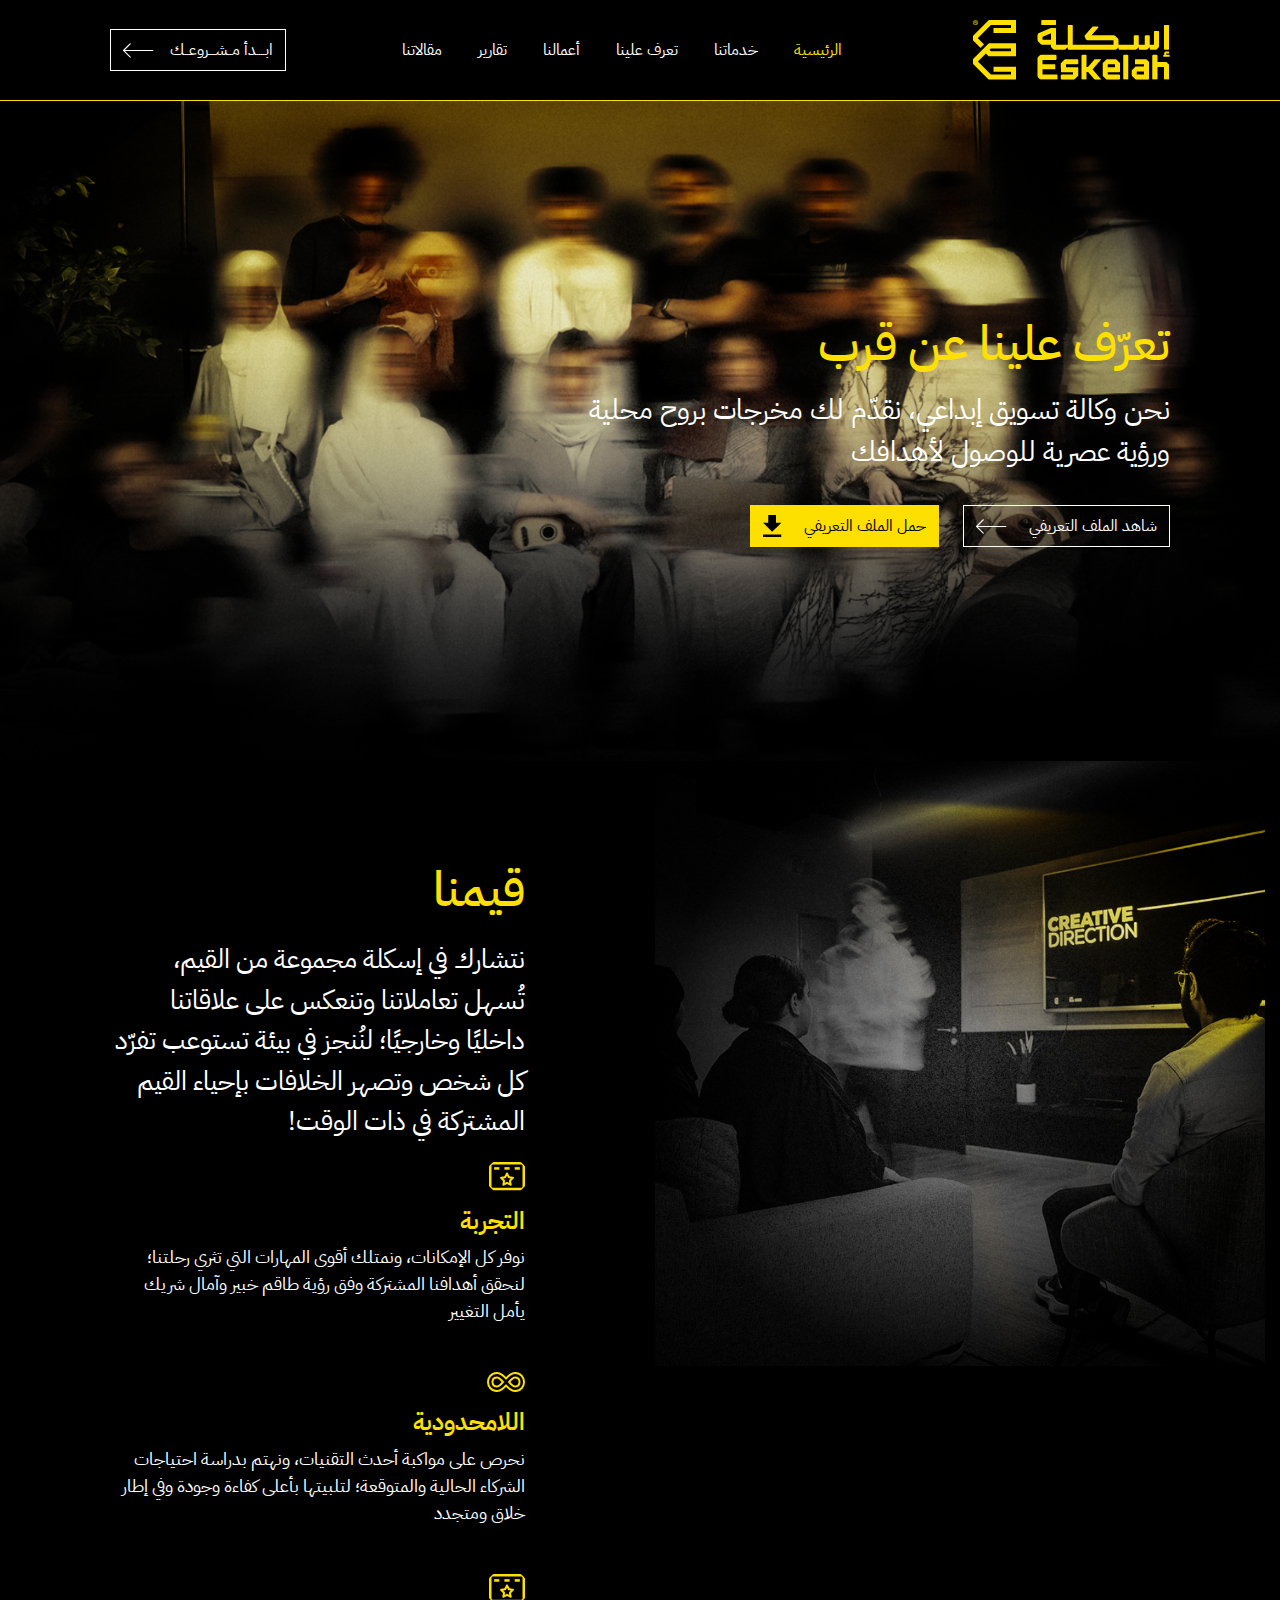
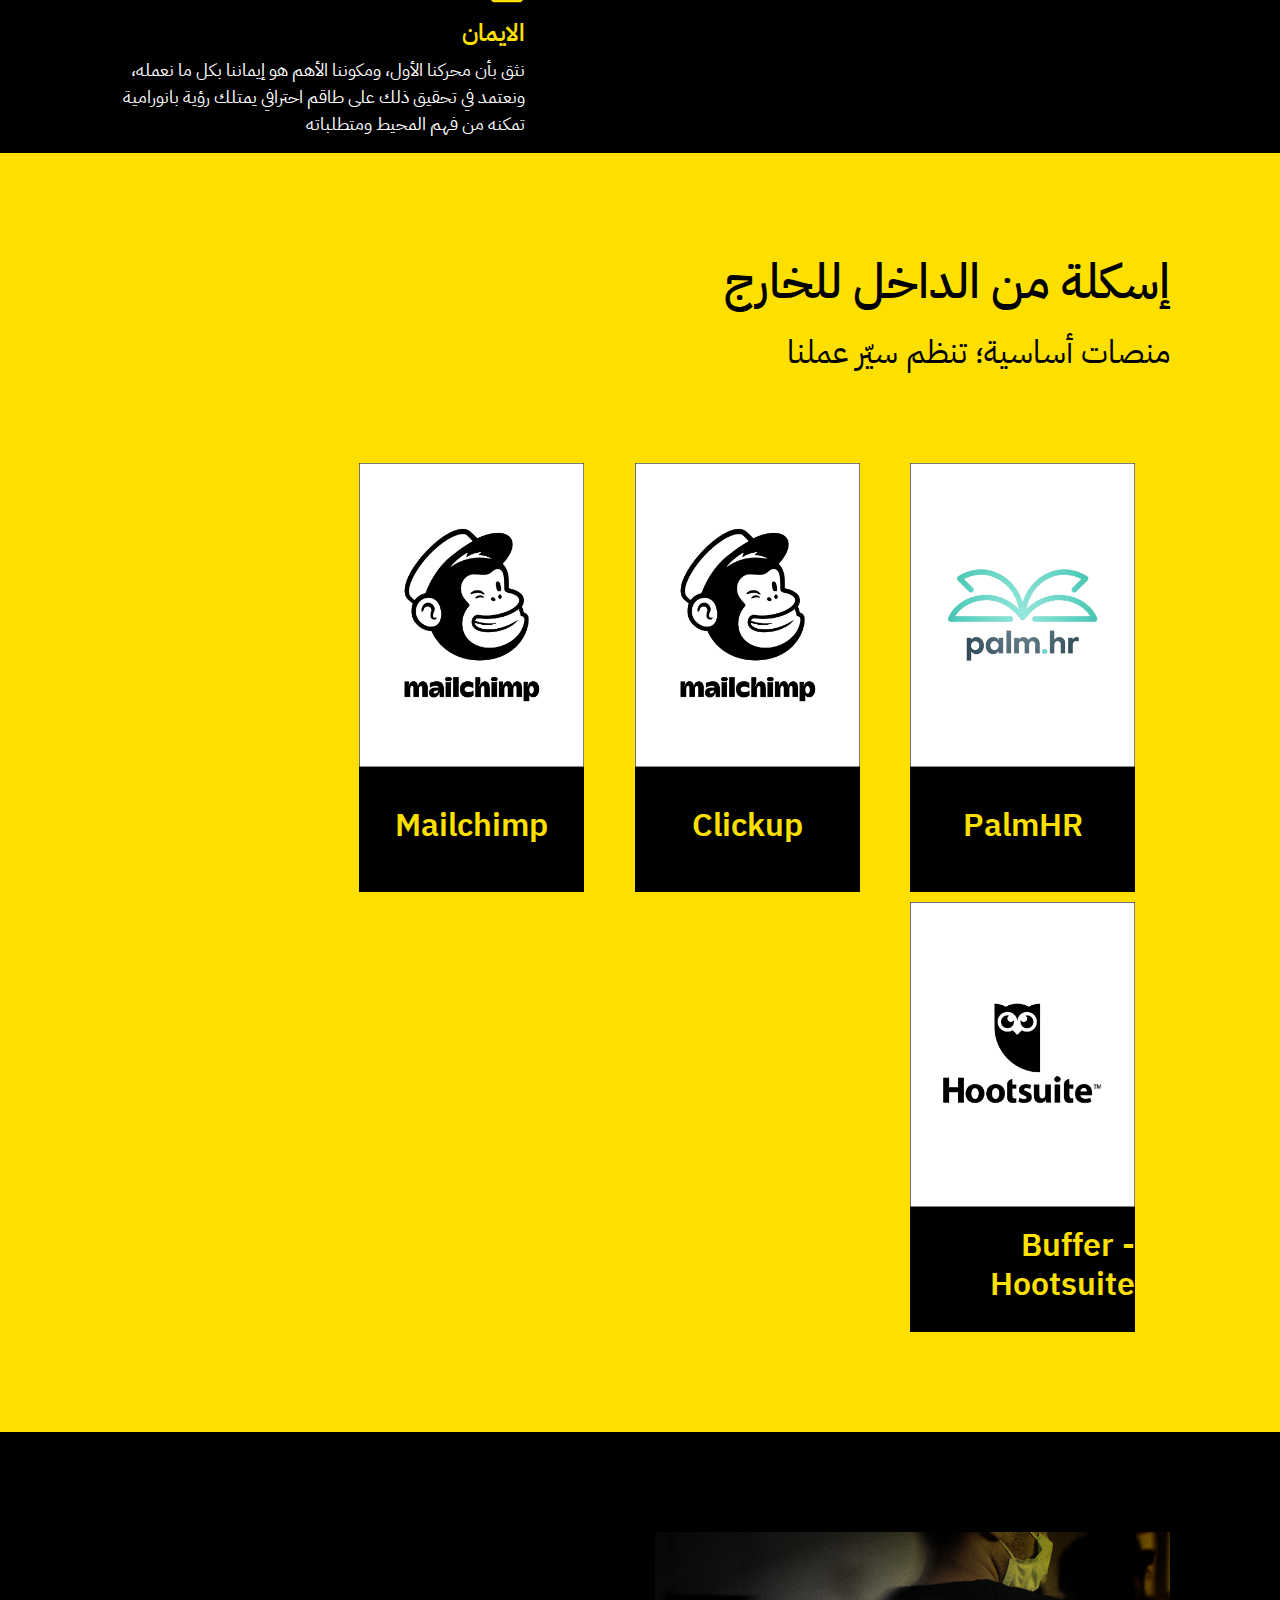
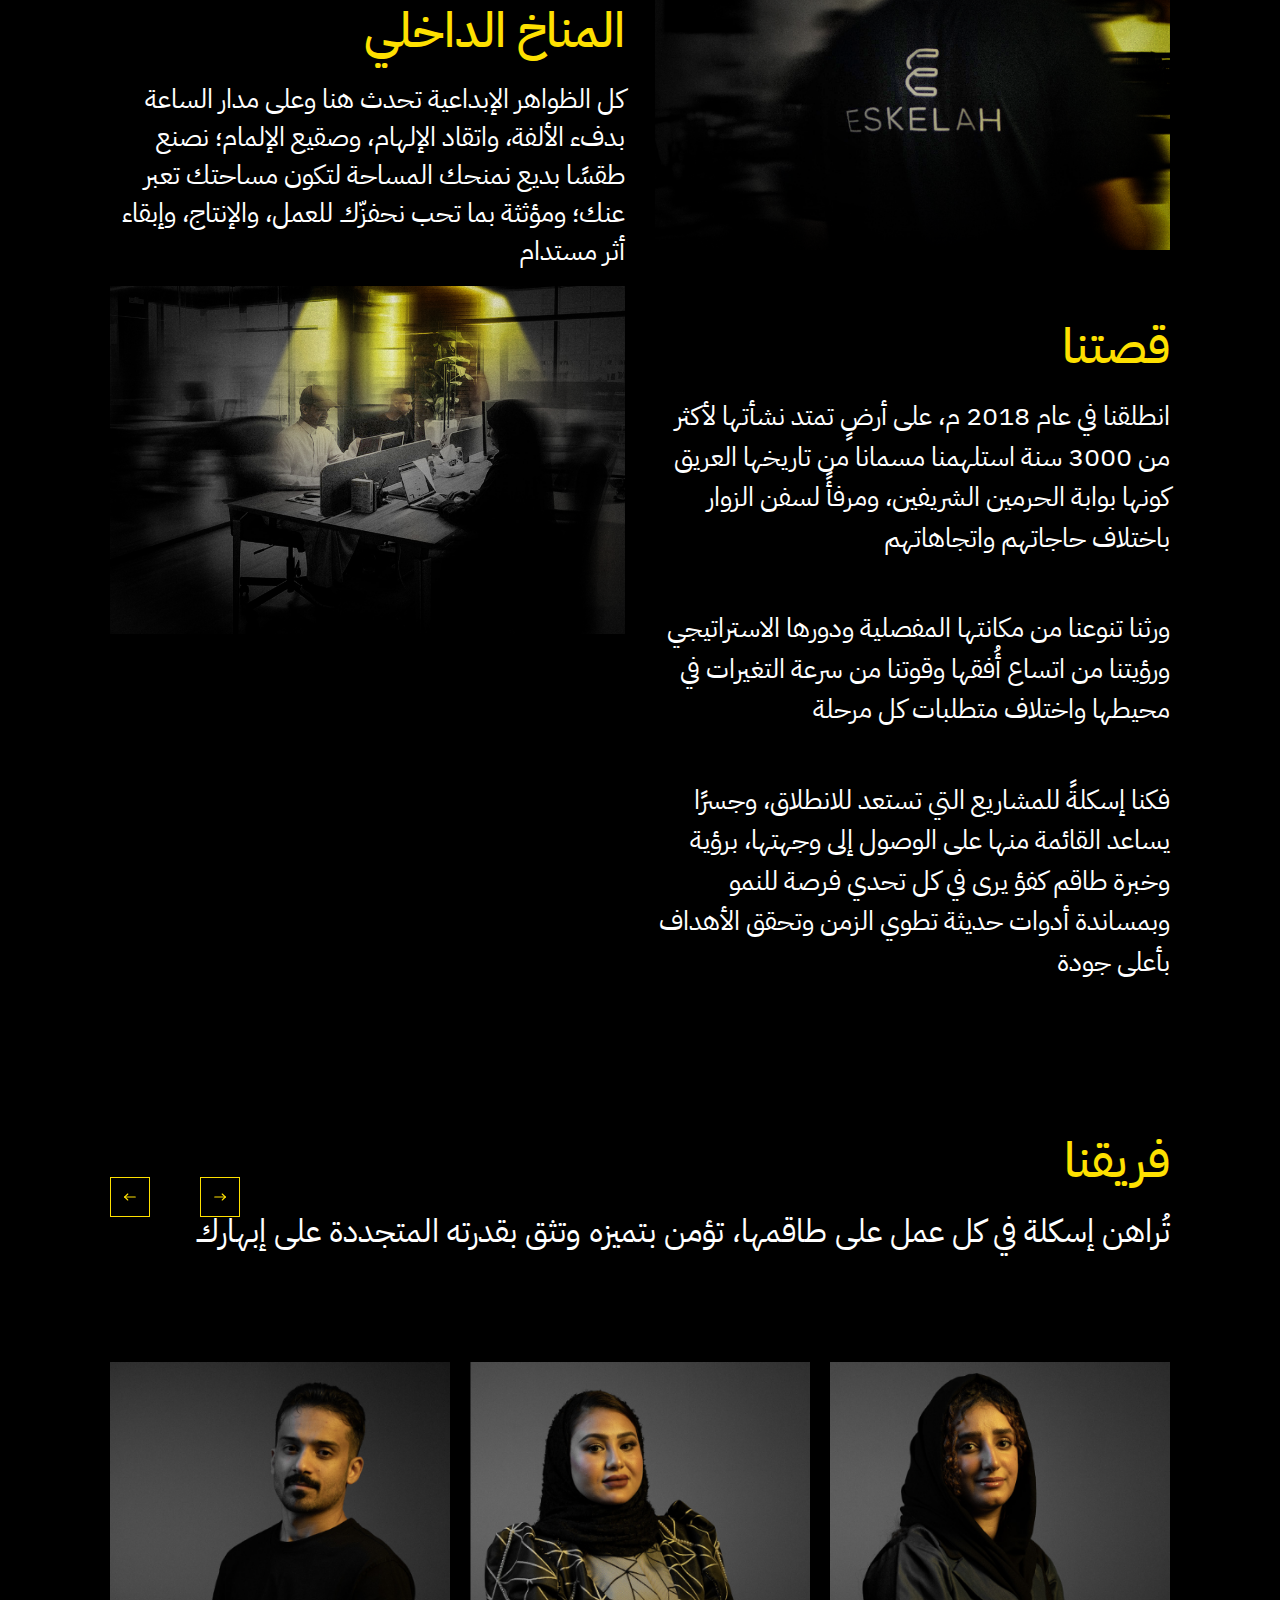
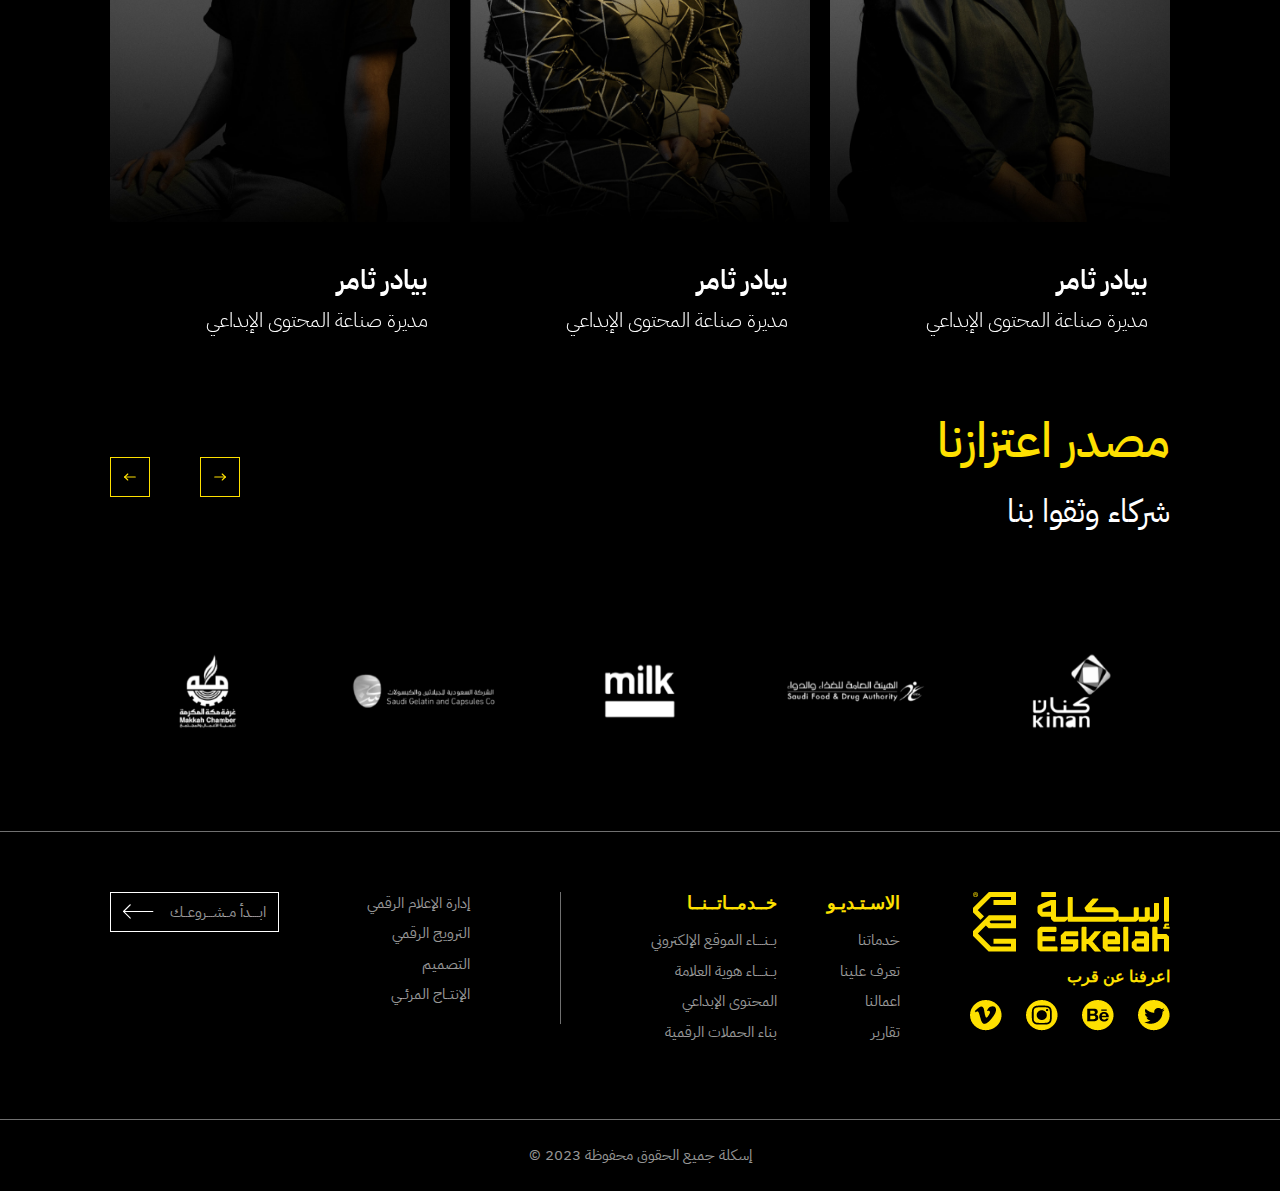
==== about.html @ 23196de7 "complete project" ====
<!DOCTYPE html>
<html lang="en">

<head>
    <meta charset="UTF-8">
    <meta http-equiv="X-UA-Compatible" content="IE=edge">
    <meta name="viewport" content="width=device-width, initial-scale=1.0">
    <meta name="description" content="" />
    <title>Home</title>
    <link rel="stylesheet" href="css/bootstrap_rtl.min.css">
    <link rel="stylesheet" href="css/fontawesome-all.min.css">
    <link rel="stylesheet" href="css/owl.carousel.min.css">
    <link rel="stylesheet" href="css/style.css">

</head>

<body>

    <!-- Start NavBar -->
    <div class="nav">
        <div class="custom_container">
            <nav class="navbar navbar-expand-lg p-0">
                <a class="navbar-brand" href="index.html">
                    <img src="imgs/logo.png" alt="logo" />
                </a>
                <button class="navbar-toggler" type="button" data-toggle="collapse"
                    data-target="#navbarSupportedContent" aria-controls="navbarSupportedContent" aria-expanded="false"
                    class="w-auto" aria-label="Toggle navigation">
                    <svg xmlns="http://www.w3.org/2000/svg" class="icon icon-tabler icon-tabler-menu-2" width="32"
                        height="32" viewBox="0 0 24 24" stroke-width="1.5" stroke="#ffffff" fill="none"
                        stroke-linecap="round" stroke-linejoin="round">
                        <path stroke="none" d="M0 0h24v24H0z" fill="none" />
                        <path d="M4 6l16 0" />
                        <path d="M4 12l16 0" />
                        <path d="M4 18l16 0" />
                    </svg>
                </button>

                <div class="collapse navbar-collapse" id="navbarSupportedContent">
                    <ul class="navbar-nav mr-auto ml-auto">
                        <li class="nav-item ">
                            <a class="nav-link active" href="#">الرئيسية <span class="sr-only">(current)</span></a>
                        </li>
                        <li class="nav-item">
                            <a class="nav-link" href="#">خدماتنا</a>
                        </li>

                        <li class="nav-item">
                            <a class="nav-link" href="#">تعرف علينا</a>
                        </li>
                        <li class="nav-item">
                            <a class="nav-link" href="#"> أعمالنا</a>
                        </li>
                        <li class="nav-item">
                            <a class="nav-link" href="#"> تقارير</a>
                        </li>
                        <li class="nav-item">
                            <a class="nav-link" href="#"> مقالاتنا</a>
                        </li>
                    </ul>
                    <div class="action">
                        <a class="d-flex align-items-center" href="#">
                            <span> ابــــدأ مــشـــروعــك </span>
                            <img src="imgs/arrow.png" alt="arrow" />
                        </a>
                    </div>
                </div>
            </nav>
        </div>
    </div>
    <!--  // End NavBar  -->

    <!-- Start Hero -->

    <section class="hero about_hero">
        <div class="custom_container">
            <div class="content">
                <h1>
                    تعرّف علينا عن قرب
                </h1>
                <p>
                    نحن وكالة تسويق إبداعي، نقدّم لك مخرجات
                    بروح محلية ورؤية عصرية للوصول لأهدافك
                </p>
                <div class="d-flex align-items-center action_wrapper">
                    <div class="action">
                        <a class="d-flex align-items-center" href="#">
                            <span>شاهد الملف التعريفي </span>
                            <img src="imgs/arrow.png" alt="arrow" />
                        </a>
                    </div>
                    <div class="action action_main">
                        <a class="d-flex align-items-center" href="#">
                            <span> حمل الملف التعريفي </span>
                            <img src="imgs/about/Icon ionic-md-download.png" alt="download" />
                        </a>
                    </div>
                </div>
            </div>
        </div>
    </section>
    <!-- // end hero  -->

    <section class="values">
        <div class="row m-0">
            <div class="col-lg-6">
                <img class="w-100" src="imgs/about/about1.png" alt="about" />
            </div>
            <div class="col-lg-6">
                <div class="values_content">
                    <h2 class="head"> قيمنا </h2>
                    <p class="main_paragraph">
                        نتشارك في إسكلة مجموعة من القيم، تُسهل تعاملاتنا وتنعكس
                        على علاقاتنا داخليًا وخارجيًا؛ لنُنجز في بيئة تستوعب تفرّد كل
                        شخص وتصهر الخلافات بإحياء القيم المشتركة في ذات الوقت!
                    </p>
                    <div class="values_item">
                        <img src="imgs/about/Group 1331.png" alt="">
                        <h5> التجربة </h5>
                        <p>
                            نوفر كل الإمكانات، ونمتلك أقوى المهارات التي تثري رحلتنا؛ لنحقق
                            أهدافنا المشتركة وفق رؤية طاقم خبير وآمال شريك يأمل التغيير
                        </p>
                    </div>
                    <div class="values_item">
                        <img src="imgs/about/Icon open-infinity.png" alt="infinity">
                        <h5> اللامحدودية </h5>
                        <p>
                            نحرص على مواكبة أحدث التقنيات، ونهتم بدراسة احتياجات الشركاء
                            الحالية والمتوقعة؛ لتلبيتها بأعلى كفاءة وجودة وفي إطار خلاق ومتجدد
                        </p>
                    </div>
                    <div class="values_item">
                        <img src="imgs/about/Group 1331.png" alt="">
                        <h5> الايمان </h5>
                        <p>
                            نثق بأن محركنا الأول، ومكوننا الأهم هو إيماننا بكل ما نعمله، ونعتمد
                            في تحقيق ذلك على طاقم احترافي يمتلك رؤية بانورامية تمكنه من فهم المحيط ومتطلباته
                        </p>
                    </div>
                </div>
            </div>
        </div>
    </section>

    <!-- Features  -->

    <section class="feats">
        <div class="custom_container">
            <h2 class="head"> إسكلة من الداخل للخارج </h2>
            <p class="desc"> منصات أساسية؛ تنظم سيّر عملنا </p>
            <div class="row">
                <div class="col-lg-3 col-md-4 col-sm-6">
                    <div class="feat">
                        <img src="imgs/about/feat 1.png" alt="featues" />
                        <div class="feat_caption">
                            <h5> PalmHR </h5>
                            <p>حلقة وصل وثيقة لإدارة مهامنا، وتوفير المستندات والتذكيرات والأهداف نستعين ونعين بذاكرة
                                كليك أب الفولاذية </p>
                        </div>
                    </div>
                </div>
                <div class="col-lg-3 col-md-4 col-sm-6">
                    <div class="feat">
                        <img src="imgs/about/feat2.png" alt="featues" />
                        <div class="feat_caption">
                            <h5> Clickup </h5>
                            <p>حلقة وصل وثيقة لإدارة مهامنا، وتوفير المستندات والتذكيرات والأهداف نستعين ونعين بذاكرة
                                كليك أب الفولاذية </p>
                        </div>
                    </div>
                </div>
                <div class="col-lg-3 col-md-4 col-sm-6">
                    <div class="feat">
                        <img src="imgs/about/feat2.png" alt="featues" />
                        <div class="feat_caption">
                            <h5> Mailchimp </h5>
                            <p>حلقة وصل وثيقة لإدارة مهامنا، وتوفير المستندات والتذكيرات والأهداف نستعين ونعين بذاكرة
                                كليك أب الفولاذية </p>
                        </div>
                    </div>
                </div>
                <div class="col-lg-3 col-md-4 col-sm-6">
                    <div class="feat">
                        <img src="imgs/about/feat 3.png" alt="featues" />
                        <div class="feat_caption">
                            <h5> Buffer - Hootsuite </h5>
                            <p>حلقة وصل وثيقة لإدارة مهامنا، وتوفير المستندات والتذكيرات والأهداف نستعين ونعين بذاكرة
                                كليك أب الفولاذية </p>
                        </div>
                    </div>
                </div>
            </div>
        </div>
    </section>

    <!-- stories -->

    <section class="stories">
        <div class="custom_container">
            <div class="row">
                <div class="col-lg-6">
                    <img class="sml_img" src="imgs/about/stor1.png" alt="" />
                </div>
                <div class="col-lg-6">
                    <div class="content first_cnt">
                        <h2 class="head"> المناخ الداخلي </h2>

                        <p>
                            كل الظواهر الإبداعية تحدث هنا وعلى مدار الساعة
                            بدفء الألفة، واتقاد الإلهام، وصقيع الإلمام؛ نصنع طقسًا بديع
                            نمنحك المساحة لتكون مساحتك تعبر عنك؛ ومؤثثة بما تحب
                            نحفزّك للعمل، والإنتاج، وإبقاء أثر مستدام
                        </p>
                    </div>
                </div>

            </div>
            <div class="row col_reverse">

                <div class="col-lg-6">
                    <div class="content second_cnt">
                        <h2 class="head"> قصتنا </h2>

                        <p>
                            انطلقنا في عام 2018 م، على أرضٍ تمتد نشأتها لأكثر من 3000 سنة استلهمنا مسمانا من تاريخها
                            العريق كونها بوابة الحرمين الشريفين، ومرفأً لسفن الزوار باختلاف حاجاتهم واتجاهاتهم
                        </p>
                        <p>
                            ورثنا تنوعنا من مكانتها المفصلية ودورها الاستراتيجي ورؤيتنا
                            من اتساع أُفقها وقوتنا من سرعة التغيرات في محيطها واختلاف متطلبات كل مرحلة
                        </p>
                        <p>
                            فكنا إسكلةً للمشاريع التي تستعد للانطلاق، وجسرًا يساعد القائمة منها على الوصول إلى وجهتها،
                            برؤية وخبرة طاقم كفؤ يرى في كل تحدي فرصة للنمو وبمساندة أدوات حديثة تطوي الزمن وتحقق الأهداف
                            بأعلى جودة
                        </p>
                    </div>
                </div>
                <div class="col-lg-6">
                    <img src="imgs/about/stor2.png" alt="" />
                </div>
            </div>
        </div>
    </section>


    <section class="team">
        <div class="custom_container">
            <h2 class="head"> فريقنا </h2>
            <p class="desc">
                تُراهن إسكلة في كل عمل على طاقمها، تؤمن بتميزه وتثق بقدرته المتجددة على إبهارك
            </p>
            <div class="team_slider">
                <div class="owl-carousel team_owl owl-theme">
                    <div>
                        <div class="team_member">
                            <img src="imgs/team/1.png" alt="team" />
                            <div class="team_caption">
                                <h4> بيادر ثامر</h4>
                                <p>
                                    مديرة صناعة المحتوى الإبداعي
                                </p>
                                <span>
                                    يُقدر قيمة الوقت كثيرًا، يعتبره من أغلى الموارد ويلتزم به في كل تعاملاته
                                </span>
                            </div>
                        </div>
                    </div>
                    <div>
                        <div class="team_member">
                            <img src="imgs/team/2.png" alt="team" />
                            <div class="team_caption">
                                <h4> بيادر ثامر</h4>
                                <p>
                                    مديرة صناعة المحتوى الإبداعي
                                </p>
                                <span>
                                    يُقدر قيمة الوقت كثيرًا، يعتبره من أغلى الموارد ويلتزم به في كل تعاملاته
                                </span>
                            </div>
                        </div>
                    </div>
                    <div>
                        <div class="team_member">
                            <img src="imgs/team/3.png" alt="team" />
                            <div class="team_caption">
                                <h4> بيادر ثامر</h4>
                                <p>
                                    مديرة صناعة المحتوى الإبداعي
                                </p>
                                <span>
                                    يُقدر قيمة الوقت كثيرًا، يعتبره من أغلى الموارد ويلتزم به في كل تعاملاته
                                </span>
                            </div>
                        </div>
                    </div>
                    <div>
                        <div class="team_member">
                            <img src="imgs/team/4.png" alt="team" />
                            <div class="team_caption">
                                <h4> بيادر ثامر</h4>
                                <p>
                                    مديرة صناعة المحتوى الإبداعي
                                </p>
                                <span>
                                    يُقدر قيمة الوقت كثيرًا، يعتبره من أغلى الموارد ويلتزم به في كل تعاملاته
                                </span>
                            </div>
                        </div>
                    </div>
                    <div>
                        <div class="team_member">
                            <img src="imgs/team/5.png" alt="team" />
                            <div class="team_caption">
                                <h4> بيادر ثامر</h4>
                                <p>
                                    مديرة صناعة المحتوى الإبداعي
                                </p>
                                <span>
                                    يُقدر قيمة الوقت كثيرًا، يعتبره من أغلى الموارد ويلتزم به في كل تعاملاته
                                </span>
                            </div>
                        </div>
                    </div>
                </div>
            </div>
        </div>
    </section>
    <section class="team partnersPage">
        <div class="custom_container">
            <h2 class="head"> مصدر اعتزازنا </h2>
            <p class="desc">
                شركاء وثقوا بنا 
            </p>
            <div class="team_slider">
                <div class="owl-carousel partner_owl owl-theme">
                    <div>
                        <div class="partner">
                            <img src="imgs/team/Partners Logos-29.png" alt="partners" />
                        </div>
                    </div>
                    <div>
                        <div class="partner">
                            <img src="imgs/team/Partners Logos-30.png" alt="partners" />
                        </div>
                    </div>
                    <div>
                        <div class="partner">
                            <img src="imgs/team/Partners Logos-31.png" alt="partners" />
                        </div>
                    </div>
                    <div>
                        <div class="partner">
                            <img src="imgs/team/Partners Logos-32.png" alt="partners" />
                        </div>
                    </div>
                    <div>
                        <div class="partner">
                            <img src="imgs/team/Partners Logos-33.png" alt="partners" />
                        </div>
                    </div>
                    <div>
                        <div class="partner">
                            <img src="imgs/team/Partners Logos-34.png" alt="partners" />
                        </div>
                    </div>
                    <div>
                        <div class="partner">
                            <img src="imgs/team/Partners Logos-31.png" alt="partners" />
                        </div>
                    </div>
                    <div>
                        <div class="partner">
                            <img src="imgs/team/Partners Logos-29.png" alt="partners" />
                        </div>
                    </div>
                    
                </div>
            </div>
        </div>
    </section>

    <!-- start footer -->
    <footer>
        <div class="footer_wrapper">
            <div class="custom_container">
                <div class="footer_content d-flex ">
                    <div class="footer_links">
                        <div class="footer_logo">
                            <img src="imgs/logo.png" alt="logo" />
                            <span>اعرفنا عن قرب</span>
                            <div class="social">
                                <a href="#"><img src="imgs/twitter.png" alt="twitter" /></a>
                                <a href="#"><img src="imgs/be.png" alt="BE" /></a>
                                <a href="#"><img src="imgs/insta.png" alt="insta" /></a>
                                <a href="#"><img src="imgs/vimeo.png" alt="vimeo" /></a>
                            </div>
                        </div>
                        <div>
                            <h6>الاسـتـديـو</h6>
                            <ul class="list-unstyled p-0">
                                <li> <a href="#"> خدماتنا </a> </li>
                                <li> <a href="#"> تعرف علينا </a> </li>
                                <li> <a href="#"> اعمالنا </a> </li>
                                <li> <a href="#"> تقارير</a> </li>
                            </ul>
                        </div>
                        <div>
                            <h6>خــدمــاتــنــا</h6>
                            <ul class="list-unstyled p-0">
                                <li> <a href="#"> بــنــــاء الموقع الإلكتروني </a> </li>
                                <li> <a href="#"> بــنــــاء هوية العلامة </a> </li>
                                <li> <a href="#"> المحتوى الإبداعي </a> </li>
                                <li> <a href="#"> بناء الحملات الرقمية</a> </li>
                            </ul>
                        </div>
                    </div>
                    <div class="separator">
                        <img src="imgs/separator.png" alt="separator" />
                    </div>
                    <div class="more">
                        <div>
                            <a href="#"> إدارة الإعلام الرقمي </a>
                            <a href="#"> الترويج الرقمي </a>
                            <a href="#"> التصميم </a>
                            <a href="#">الإنتــاج المرئــي </a>
                        </div>
                        <div class="action">
                            <a class="d-flex align-items-center" href="#">
                                <span> ابــــدأ مــشـــروعــك </span>
                                <img src="imgs/arrow.png" alt="arrow" />
                            </a>
                        </div>
                    </div>

                </div>
            </div>
        </div>
        <div class="copyrights">
            إسكلة جميع الحقوق محفوظة 2023 ©
        </div>
    </footer>
    <script src="js/jquery-3.2.1.min.js"></script>
    <script src="js/popper.min.js"></script>
    <script src="js/bootstrap.min.js"></script>
    <script src="js/owl.carousel.min.js"></script>
    <script src="js/main.js"></script>
</body>

</html>
---- css/style.css ----
@import url("https://fonts.googleapis.com/css2?family=IBM+Plex+Sans+Arabic:wght@300;400;500;600;700&family=IBM+Plex+Sans:wght@300;400;500;600;700&family=Montserrat:wght@300&display=swap");
/*my global vars */
/*colors */
/*fonts*/
body {
  direction: rtl;
  text-align: start;
  font-family: "IBM Plex Sans Arabic", sans-serif;
  background-color: #000;
}

/* my global classes */
@media (max-width: 575px) {
  .col_reverse {
    flex-direction: column-reverse;
  }
}

@media (max-width: 575px) {
  .col_normal {
    flex-direction: column !important;
  }
}

@media (max-width: 575px) {
  .head.margin_minus {
    margin-top: -90px;
    position: relative;
    z-index: 10;
  }
}
.show_mobile {
  flex: 100%;
  display: none;
}
@media (max-width: 991px) {
  .show_mobile {
    display: block;
  }
}
.show_mobile span {
  margin: 12px 0;
  color: #FEE000;
  font-weight: 600;
  font-family: "IBM Plex Sans", sans-serif;
  display: block;
}
.show_mobile .social a {
  display: inline !important;
  text-decoration: none;
  margin-inline-end: 20px;
}
@media (max-width: 575px) {
  .show_mobile .social a {
    margin-inline-end: 16px;
  }
}
.show_mobile .copy {
  text-align: center;
  border-top: 1px solid #707070;
  padding: 20px 36px;
  color: rgba(255, 255, 255, 0.6);
  margin-top: 32px;
}

.custom_container {
  width: 100%;
  max-width: calc(100% - 250px);
  margin-right: auto;
  margin-left: auto;
  position: relative;
  padding: 0 10px;
}
@media (max-width: 1400px) {
  .custom_container {
    max-width: calc(100% - 200px);
  }
}
@media (max-width: 1200px) {
  .custom_container {
    max-width: calc(100% - 120px);
  }
}
@media (max-width: 991px) {
  .custom_container {
    max-width: calc(100% - 100px);
    padding: 0 15px;
  }
}
@media (max-width: 767px) {
  .custom_container {
    max-width: 100%;
  }
}

.action a {
  padding: 12px 16px;
  border: 1px solid #fff;
  color: #fff;
  text-decoration: none;
  width: 184px;
  justify-content: space-between;
}
@media (max-width: 1400px) {
  .action a {
    gap: 16px;
    padding: 8px 12px;
    width: -moz-fit-content;
    width: fit-content;
  }
}
@media (max-width: 991px) {
  .action a {
    width: -moz-fit-content;
    width: fit-content;
  }
}
@media (max-width: 425px) {
  .action a {
    font-size: 12px;
    line-height: 24px;
  }
}

.head {
  font-size: 3rem;
  color: #FEE000;
  line-height: 58px;
  margin-bottom: 20px;
}
@media (max-width: 1200px) {
  .head {
    font-size: 2rem;
    line-height: 42px;
    margin-bottom: 6px;
  }
}
@media (max-width: 991px) {
  .head {
    font-size: 1.5rem;
    line-height: 34px;
  }
}
@media (max-width: 767px) {
  .head {
    font-size: 28px;
    line-height: 38px;
  }
}

.desc {
  color: #fff;
  font-size: 2rem;
  line-height: 42px;
  margin-bottom: 90px;
}
@media (max-width: 1200px) {
  .desc {
    font-size: 1.5rem;
    line-height: 34px;
    margin-bottom: 40px;
  }
}
@media (max-width: 991px) {
  .desc {
    font-size: 20px;
    line-height: 30px;
  }
}
@media (max-width: 767px) {
  .desc {
    font-size: 16px;
    line-height: 36px;
  }
}

.w-auto {
  width: auto !important;
}

.product {
  margin-top: 20px;
}
.product .product_img {
  position: relative;
}
.product .product_img .w-auto {
  position: absolute;
  bottom: 30px;
  right: 30px;
}
.product .product_desc {
  padding: 36px 30px 24px 12px;
  transition: 0.3s all ease-in-out;
}
@media (max-width: 991px) {
  .product .product_desc {
    padding: 12px;
  }
}
.product .product_desc h4 {
  font-size: 2rem;
  margin-bottom: 0;
  line-height: 42px;
  color: #FEE000;
  font-family: "IBM Plex Sans", sans-serif;
  font-weight: 600;
}
@media (max-width: 1400px) {
  .product .product_desc h4 {
    font-size: 1.5rem;
  }
}
@media (max-width: 991px) {
  .product .product_desc h4 {
    font-size: 18px;
    line-height: 28px;
  }
}
@media (max-width: 575px) {
  .product .product_desc h4 {
    font-size: 16px;
    line-height: 26px;
  }
}
.product .product_desc p {
  font-size: 18px;
  color: #fff;
  font-weight: 300;
  margin: 0;
}
@media (max-width: 1400px) {
  .product .product_desc p {
    font-size: 18px;
  }
}
@media (max-width: 991px) {
  .product .product_desc p {
    font-size: 16px;
  }
}
.product .product_desc:hover {
  background-color: #FEE000;
}
.product .product_desc:hover h4,
.product .product_desc:hover p {
  color: #000;
}

.feat_desc {
  color: #fff;
  font-size: 18px;
  line-height: 28px;
  font-weight: 300;
  margin-bottom: 64px;
}
@media (max-width: 991px) {
  .feat_desc {
    font-size: 16px;
    margin-bottom: 32px;
  }
}

/*start navBar  */
.nav {
  background-color: #000;
  padding: 30px 0;
  border-bottom: 1px solid #FEE000;
}
@media (max-width: 1400px) {
  .nav {
    padding: 20px 0;
  }
}
@media (max-width: 575px) {
  .nav {
    padding: 16px 0;
  }
}
.nav .navbar-brand {
  padding: 0;
}
@media (max-width: 1200px) {
  .nav .navbar-brand img {
    width: 160px;
  }
}
@media (max-width: 767px) {
  .nav .navbar-brand img {
    width: 100px;
  }
}
.nav .navbar-toggler {
  outline: none;
  padding: 0;
  margin: 0;
  border: none;
}
@media (max-width: 767px) {
  .nav .navbar-toggler svg {
    height: 24px;
    width: 24px;
  }
}
@media (max-width: 991px) {
  .nav .navbar-nav {
    margin-bottom: 16px;
  }
}
.nav .navbar-nav .nav-item .nav-link {
  color: #fff;
  font-size: 18px;
  text-decoration: none;
  margin-inline-end: 82px;
}
@media (max-width: 1600px) {
  .nav .navbar-nav .nav-item .nav-link {
    margin-inline-end: 40px;
  }
}
@media (max-width: 1400px) {
  .nav .navbar-nav .nav-item .nav-link {
    margin-inline-end: 20px;
    font-size: 16px;
  }
}
.nav .navbar-nav .nav-item .nav-link.active {
  color: #FEE000;
}
.nav .navbar-nav .nav-item:last-of-type .nav-link {
  margin: 0;
}
@media (max-width: 991px) {
  .nav .navbar-collapse .navbar-nav .nav-item .nav-link {
    border-bottom: 1px solid #1c1c1c;
    padding: 12px 0;
    margin: 0;
  }
}

/*end navbar */
/*start hero */
.hero {
  background-image: url(../imgs/hero.png);
  background-size: cover;
  background-position: center;
  padding: 20px 0;
}
.hero .content {
  min-height: 870px;
  display: flex;
  justify-content: center;
  flex-direction: column;
  width: 605px;
  max-width: 100%;
}
@media (max-width: 1400px) {
  .hero .content {
    min-height: 620px;
  }
}
@media (max-width: 991px) {
  .hero .content {
    min-height: 430px;
    justify-content: end;
  }
}
.hero .content h1 {
  font-size: 4rem;
  color: #FEE000;
  line-height: 92px;
  margin-bottom: 16px;
}
@media (max-width: 1400px) {
  .hero .content h1 {
    line-height: 58px;
    font-size: 3rem;
  }
}
@media (max-width: 991px) {
  .hero .content h1 {
    line-height: 42px;
    font-size: 2rem;
  }
}
@media (max-width: 425px) {
  .hero .content h1 {
    line-height: 38px;
    font-size: 28px;
  }
}
.hero .content p {
  font-size: 32px;
  color: #fff;
  line-height: 42px;
  margin-bottom: 32px;
}
@media (max-width: 1400px) {
  .hero .content p {
    font-size: 28px;
  }
}
@media (max-width: 991px) {
  .hero .content p {
    line-height: 34px;
    margin-bottom: 24px;
    font-size: 24px;
  }
}
@media (max-width: 425px) {
  .hero .content p {
    line-height: 28px;
    font-size: 16px;
  }
}
.hero .content .action {
  width: -moz-fit-content;
  width: fit-content;
}

/*end hero */
/*start services */
.services {
  padding: 76px 0 97px;
}
@media (max-width: 1400px) {
  .services {
    padding: 32px 0;
  }
}
@media (max-width: 991px) {
  .services .desc {
    margin-bottom: 55px;
  }
}

.owl-carousel {
  position: relative;
}

.owl-prev,
.owl-next {
  position: absolute;
  top: 40%;
  transform: translateY(-50%);
  font-size: 24px;
  padding: 10px;
  background-color: rgba(0, 0, 0, 0.3);
  color: white;
  border: none;
  cursor: pointer;
  transition: all 0.3s ease-in-out;
}

.owl-carousel .owl-nav button.owl-next,
.owl-carousel .owl-nav button.owl-prev,
.owl-carousel button.owl-dot {
  border: 1px solid #FEE000;
  padding: 10px !important;
  display: flex;
  align-items: center;
  justify-content: center;
  outline: none !important;
  width: 75px;
  height: 75px;
}
@media (max-width: 1400px) {
  .owl-carousel .owl-nav button.owl-next,
  .owl-carousel .owl-nav button.owl-prev,
  .owl-carousel button.owl-dot {
    width: 40px;
    height: 40px;
  }
}
@media (max-width: 991px) {
  .owl-carousel .owl-nav button.owl-next,
  .owl-carousel .owl-nav button.owl-prev,
  .owl-carousel button.owl-dot {
    transform: translateY(-100%);
    top: 0;
    width: 35px;
    height: 35px;
  }
}

.owl-prev:hover,
.owl-next:hover {
  background-color: #FEE000 !important;
  border: 1px solid #FEE000 !important;
}
.owl-prev:hover svg,
.owl-next:hover svg {
  stroke: #000000;
}

.owl-prev {
  left: -90px;
}
@media (max-width: 1400px) {
  .owl-prev {
    left: -55px;
  }
}
@media (max-width: 1400px) and (max-width: 991px) {
  .owl-prev {
    right: 45px;
    left: auto;
  }
}

.owl-next {
  right: -90px;
}
@media (max-width: 1400px) {
  .owl-next {
    right: -55px;
  }
}
@media (max-width: 991px) {
  .owl-next {
    left: auto;
    right: 0;
  }
}

.owl-dots {
  display: none;
}

/*products*/
.products {
  padding: 0 0 97px;
}
@media (max-width: 1400px) {
  .products {
    padding: 0 0 64px 0;
  }
}
@media (max-width: 991px) {
  .products {
    padding-bottom: 44px;
  }
  .products .head {
    font-size: 28px;
  }
  .products .product {
    margin-top: 0;
  }
  .products .desc {
    margin-bottom: 20px;
  }
}
.products .wrapper {
  flex-wrap: wrap;
  margin-right: -10px;
  margin-left: -10px;
}
.products .wrapper .product {
  flex-basis: 50%;
  padding: 0 10px;
  margin-bottom: 20px;
  text-decoration: none;
}
@media (max-width: 575px) {
  .products .wrapper .product {
    flex-basis: 100%;
  }
}
.products .wrapper .product img {
  width: 100%;
}
.products .wrapper .product .product_desc {
  position: relative;
}
@media (max-width: 1400px) {
  .products .wrapper .product .product_desc {
    padding: 12px;
  }
}
@media (max-width: 575px) {
  .products .wrapper .product .product_desc h4 {
    font-size: 18px;
  }
}
.products .wrapper .product .product_desc p {
  width: 465px;
  max-width: 90%;
}
@media (max-width: 1400px) {
  .products .wrapper .product .product_desc p {
    width: auto;
    max-width: 100%;
  }
}
.products .wrapper .product .product_desc .arrow {
  position: absolute;
  left: 24px;
  bottom: 24px;
  width: auto;
  display: none;
  transition: 0.3s all ease-in-out;
}
@media (max-width: 1400px) {
  .products .wrapper .product .product_desc .arrow {
    left: 24px;
    bottom: auto;
    top: 24px;
  }
}
.products .wrapper .product .product_desc:hover .arrow {
  display: block;
}
@media (max-width: 991px) {
  .products .wrapper .product .product_desc .arrow {
    display: none !important;
  }
}
.products .action a {
  background-color: #FEE000;
  color: #000;
  border-color: #FEE000;
  margin-top: 22px;
}
@media (max-width: 575px) {
  .products .action a {
    margin-top: 0;
  }
}

/*why_us*/
.why_us {
  padding-bottom: 100px;
}
@media (max-width: 575px) {
  .why_us .row {
    flex-direction: column-reverse;
  }
}
@media (max-width: 1400px) {
  .why_us {
    padding-bottom: 32px;
  }
}
.why_us .content {
  display: flex;
  flex-direction: column;
  justify-content: center;
}
.why_us .img_wrapper {
  text-align: end;
}
.why_us .img_wrapper img {
  width: 754px;
  max-width: 100%;
}
@media (max-width: 991px) {
  .why_us .img_wrapper img {
    width: 100%;
  }
}
.why_us .head {
  margin-bottom: 45px;
}
.why_us .features {
  gap: 20px 4%;
}
.why_us .features .feat {
  flex-basis: 48%;
  border-bottom: 1px solid #fff;
}
@media (max-width: 575px) {
  .why_us .features .feat {
    flex-basis: 100%;
  }
}
.why_us .features .feat .feat_head {
  margin-bottom: 12px;
  gap: 12px;
}
.why_us .features .feat .feat_head h5 {
  color: #FEE000;
  font-size: 2rem;
  font-family: "IBM Plex Sans", sans-serif;
  font-weight: 600;
  margin: 0;
}
@media (max-width: 991px) {
  .why_us .features .feat .feat_head h5 {
    font-size: 1.5rem;
  }
}
.why_us .features .feat:nth-last-child(1), .why_us .features .feat:nth-last-child(2) {
  border-bottom: none;
}

/*partners*/
.partners {
  padding-bottom: 100px;
}
@media (max-width: 991px) {
  .partners .show_desktop {
    display: block;
    width: 100%;
  }
}
@media (max-width: 991px) {
  .partners .partner_img {
    width: 100%;
    margin-bottom: 24px;
    display: none;
  }
}
.partners .partner_img img {
  height: 100%;
  -o-object-fit: cover;
     object-fit: cover;
}
@media (max-width: 991px) {
  .partners {
    padding-bottom: 64px;
  }
}
.partners .desc {
  width: 660px;
  max-width: 100%;
  margin-bottom: 4rem;
}
@media (max-width: 991px) {
  .partners .desc {
    margin-bottom: 2rem;
  }
}
.partners .partner_content {
  -moz-column-gap: 100px;
       column-gap: 100px;
}
@media (max-width: 1700px) {
  .partners .partner_content {
    gap: 60px;
  }
}
@media (max-width: 991px) {
  .partners .partner_content {
    gap: 0;
    flex-wrap: wrap;
  }
}
.partners .partner_content .partner_slider {
  flex: 1;
}
.partners .partner_content .partner_slider .slider_header {
  margin-bottom: 83px;
}
@media (max-width: 1400px) {
  .partners .partner_content .partner_slider .slider_header {
    margin-bottom: 24px;
  }
}
.partners .partner_content .partner_slider .slider_header h4 {
  text-transform: uppercase;
  color: #fff;
  font-size: 3rem;
}
@media (max-width: 991px) {
  .partners .partner_content .partner_slider .slider_header h4 {
    font-size: 1.5rem;
  }
}
.partners .partner_content .partner_slider .slider_header .slider_buttons {
  display: flex;
  gap: 10px;
}
.partners .partner_content .partner_slider .slider_header .slider_buttons .carousel-control-next,
.partners .partner_content .partner_slider .slider_header .slider_buttons .carousel-control-prev {
  position: static;
  opacity: 1;
  width: 75px;
  height: 75px;
  border: 1px solid #FEE000;
  background-color: transparent;
  transition: 0.3s all ease-in-out;
}
@media (max-width: 991px) {
  .partners .partner_content .partner_slider .slider_header .slider_buttons .carousel-control-next,
  .partners .partner_content .partner_slider .slider_header .slider_buttons .carousel-control-prev {
    width: 40px;
    height: 40px;
  }
}
.partners .partner_content .partner_slider .slider_header .slider_buttons .carousel-control-next:hover, .partners .partner_content .partner_slider .slider_header .slider_buttons .carousel-control-next:focus,
.partners .partner_content .partner_slider .slider_header .slider_buttons .carousel-control-prev:hover,
.partners .partner_content .partner_slider .slider_header .slider_buttons .carousel-control-prev:focus {
  background-color: #FEE000;
}
.partners .partner_content .partner_slider .slider_header .slider_buttons .carousel-control-next:hover svg, .partners .partner_content .partner_slider .slider_header .slider_buttons .carousel-control-next:focus svg,
.partners .partner_content .partner_slider .slider_header .slider_buttons .carousel-control-prev:hover svg,
.partners .partner_content .partner_slider .slider_header .slider_buttons .carousel-control-prev:focus svg {
  stroke: #000000;
}
.partners .partner_content .partner_slider .slider_content {
  background-color: #FEE000;
  padding: 70px 36px;
  text-align: center;
  gap: 40px;
}
@media (max-width: 1400px) {
  .partners .partner_content .partner_slider .slider_content {
    padding: 44px 16px;
  }
}
@media (max-width: 991px) {
  .partners .partner_content .partner_slider .slider_content {
    gap: 0;
  }
}
.partners .partner_content .partner_slider .slider_content h5 {
  font-size: 3rem;
  line-height: 58px;
  font-weight: 700;
  margin: 0;
}
@media (max-width: 1400px) {
  .partners .partner_content .partner_slider .slider_content h5 {
    font-size: 2rem;
    line-height: 42px;
  }
}
@media (max-width: 991px) {
  .partners .partner_content .partner_slider .slider_content h5 {
    font-size: 1.5rem;
    line-height: 32px;
  }
}
.partners .partner_content .partner_slider .slider_content span {
  font-size: 24px;
  margin: 0;
}
@media (max-width: 991px) {
  .partners .partner_content .partner_slider .slider_content span {
    font-size: 15px;
    line-height: 30px;
  }
}
.partners .carousel-control-next,
.partners .carousel-control-prev {
  margin: 0;
}

.articles {
  padding-bottom: 120px;
}
@media (max-width: 1400px) {
  .articles {
    padding-bottom: 64px;
  }
}
@media (max-width: 991px) {
  .articles {
    padding-bottom: 44px;
  }
}
.articles .show_mobile {
  display: none;
}
.articles .show_mobile span {
  margin: 0;
  color: #fff;
}
@media (max-width: 575px) {
  .articles .show_mobile {
    display: block;
    margin-top: 20px;
  }
}
.articles .show_desktop {
  display: block;
}
@media (max-width: 575px) {
  .articles .show_desktop {
    display: none;
  }
}
.articles .show_mobile {
  display: none;
}
@media (max-width: 575px) {
  .articles .show_mobile {
    display: block;
  }
}
.articles .article_header {
  margin-bottom: 60px;
  align-items: flex-end;
}
@media (max-width: 991px) {
  .articles .article_header {
    margin-bottom: 28px;
  }
}
.articles .desc {
  width: 660px;
  max-width: 100%;
  margin-bottom: 0;
}
@media (max-width: 991px) {
  .articles .desc {
    width: auto;
  }
}
@media (max-width: 425px) {
  .articles .desc {
    width: 75%;
  }
}
.articles .articles_data {
  gap: 100px;
}
@media (max-width: 991px) {
  .articles .articles_data {
    gap: 20px;
    flex-wrap: wrap;
  }
}
.articles .articles_data .article_content {
  text-decoration: none;
  flex: 1;
}
@media (max-width: 575px) {
  .articles .articles_data .article_content {
    flex: 100%;
  }
}
.articles .articles_data .article_content img {
  width: 100%;
  margin-bottom: 20px;
}
.articles .articles_data .article_content h4 {
  color: #fff;
  font-size: 2rem;
}
@media (max-width: 991px) {
  .articles .articles_data .article_content h4 {
    font-size: 18px;
  }
}
@media (max-width: 991px) {
  .articles .articles_data .article_content h4 {
    font-size: 15px;
  }
}

/*footer */
footer .footer_wrapper {
  padding: 60px 0;
  border-top: 1px solid #707070;
  border-bottom: 1px solid #707070;
}
@media (max-width: 991px) {
  footer .footer_wrapper {
    padding: 28px 0;
  }
}
footer .footer_content {
  gap: 90px;
}
@media (max-width: 1200px) {
  footer .footer_content {
    gap: 30px;
  }
}
@media (max-width: 991px) {
  footer .footer_content {
    gap: 0;
    flex-wrap: wrap;
  }
}
footer .footer_content .footer_links {
  display: flex;
  -moz-column-gap: 235px;
       column-gap: 235px;
}
@media (max-width: 1600px) {
  footer .footer_content .footer_links {
    gap: 100px;
  }
}
@media (max-width: 1400px) {
  footer .footer_content .footer_links {
    gap: 50px;
  }
}
@media (max-width: 991px) {
  footer .footer_content .footer_links {
    flex: 100%;
    justify-content: space-between;
    margin-bottom: 0;
    gap: 20px;
  }
}
@media (max-width: 991px) {
  footer .footer_content .footer_links {
    flex-wrap: wrap;
  }
}
@media (max-width: 991px) {
  footer .footer_content .footer_links .footer_logo {
    flex: 100%;
  }
}
footer .footer_content .footer_links .footer_logo span {
  margin: 12px 0;
  color: #FEE000;
  font-weight: 600;
  font-family: "IBM Plex Sans", sans-serif;
  display: block;
}
footer .footer_content .footer_links .footer_logo .social a {
  text-decoration: none;
  margin-inline-end: 20px;
}
@media (max-width: 991px) {
  footer .footer_content .footer_links .footer_logo .social,
  footer .footer_content .footer_links .footer_logo span {
    display: none;
  }
}
footer .footer_content .footer_links h6 {
  font-family: "IBM Plex Sans", sans-serif;
  font-size: 21px;
  color: #FEE000;
  margin-bottom: 1rem;
  font-weight: 600;
}
@media (max-width: 1400px) {
  footer .footer_content .footer_links h6 {
    font-size: 18px;
  }
}
footer .footer_content .footer_links ul a {
  color: rgba(255, 255, 255, 0.6);
  text-decoration: none;
  font-size: 18px;
  margin-bottom: 8px;
  display: block;
}
@media (max-width: 1400px) {
  footer .footer_content .footer_links ul a {
    font-size: 15px;
  }
}
@media (max-width: 991px) {
  footer .footer_content .separator {
    display: none;
  }
}
footer .footer_content .more {
  display: flex;
  flex: 1;
  justify-content: space-between;
}
footer .footer_content .more a {
  color: rgba(255, 255, 255, 0.6);
  text-decoration: none;
  font-size: 18px;
  margin-bottom: 8px;
  display: block;
}
@media (max-width: 1400px) {
  footer .footer_content .more a {
    font-size: 15px;
  }
}
@media (max-width: 991px) {
  footer .footer_content .more {
    flex-wrap: wrap;
  }
  footer .footer_content .more .more_links {
    flex: 100%;
  }
}
footer .copyrights {
  text-align: center;
  padding: 24px 15px;
  color: rgba(255, 255, 255, 0.6);
  font-size: 18px;
}
@media (max-width: 1400px) {
  footer .copyrights {
    font-size: 15px;
  }
}

/******************* Work Page *****************/
.work_hero {
  background-image: url(../imgs/workbanner.png);
}
.work_hero .action a {
  background-color: #FEE000;
  border-color: #FEE000;
  color: #000;
}
.work_hero .content {
  width: 675px;
}
.work_hero .content p {
  font-size: 27px;
  color: #fff;
  line-height: 42px;
  margin-bottom: 32px;
}
@media (max-width: 991px) {
  .work_hero .content p {
    font-size: 16px;
    line-height: 26px;
  }
}

/*****************article_page*/
.article_page {
  padding: 200px 0;
}
@media (max-width: 1450px) {
  .article_page {
    padding: 48px 0;
  }
}
.article_page .articles_data {
  flex-wrap: wrap;
}
.article_page .articles_data .article_content {
  flex-basis: auto;
}

.blog_hero {
  background-image: url(../imgs/blog_details.png);
}

.blog_details {
  padding: 64px 0;
}
@media (max-width: 991px) {
  .blog_details {
    padding: 50px 0;
  }
}
.blog_details .head {
  margin-bottom: 100px;
}
@media (max-width: 991px) {
  .blog_details .head {
    margin-bottom: 36px;
    display: none;
  }
}
.blog_details p {
  color: #fff;
  font-size: 18px;
  line-height: 42px;
}
@media (max-width: 991px) {
  .blog_details p {
    font-size: 16px;
    line-height: 28px;
  }
}
@media (max-width: 991px) {
  .blog_details .articles_data {
    flex-wrap: wrap;
  }
  .blog_details .articles_data .article_content {
    flex: 100%;
  }
  .blog_details .articles_data .article_content .head {
    display: block !important;
    margin-bottom: 20px;
  }
}

/****************contact_hero*/
.contact_hero {
  background-image: url(../imgs/contact.png);
}

.contact {
  padding: 64px 0;
}
@media (max-width: 991px) {
  .contact {
    padding: 50px 0;
  }
  .contact .desc {
    margin-bottom: 20px;
  }
}
.contact .wrapper {
  display: flex;
  justify-content: space-between;
  gap: 24px;
}
@media (max-width: 991px) {
  .contact .wrapper {
    flex-wrap: wrap;
  }
}
@media (max-width: 1500px) {
  .contact .contact_form {
    flex-basis: 50%;
  }
}
@media (max-width: 991px) {
  .contact .contact_form {
    flex-basis: 100%;
  }
}
.contact form .input {
  margin-bottom: 32px;
}
.contact form .input input,
.contact form .input select,
.contact form .input textarea {
  height: 65px;
  width: 650px;
  padding-right: 16px;
  max-width: 100%;
  background-color: #1C1C1C !important;
  border: none;
  color: #fff;
  outline: none;
  border-bottom: 1px solid #999999;
  transition: 0.3s all ease-in-out;
}
@media (max-width: 1500px) {
  .contact form .input input,
  .contact form .input select,
  .contact form .input textarea {
    width: 100%;
  }
}
@media (max-width: 991px) {
  .contact form .input input,
  .contact form .input select,
  .contact form .input textarea {
    height: 45px;
  }
}
.contact form .input input::-moz-placeholder, .contact form .input select::-moz-placeholder, .contact form .input textarea::-moz-placeholder {
  color: #fff;
  opacity: 45%;
  font-size: 18px;
}
.contact form .input input::placeholder,
.contact form .input select::placeholder,
.contact form .input textarea::placeholder {
  color: #fff;
  opacity: 45%;
  font-size: 18px;
}
@media (max-width: 575px) {
  .contact form .input input::-moz-placeholder, .contact form .input select::-moz-placeholder, .contact form .input textarea::-moz-placeholder {
    font-size: 12px;
    font-weight: 300;
  }
  .contact form .input input::placeholder,
  .contact form .input select::placeholder,
  .contact form .input textarea::placeholder {
    font-size: 12px;
    font-weight: 300;
  }
}
.contact form .input input:focus,
.contact form .input select:focus,
.contact form .input textarea:focus {
  border-bottom: 1px solid #FEE000;
}
.contact form .input select {
  color: rgba(255, 255, 255, 0.45);
  font-size: 18px;
  padding: 0 16px !important;
  background: #fff url("../imgs/select.png") no-repeat left 0.75rem center;
}
@media (max-width: 575px) {
  .contact form .input select {
    font-size: 12px;
    font-weight: 300;
  }
}
.contact form .input textarea {
  padding-top: 16px;
  height: 170px;
}
.contact form .input textarea::-moz-placeholder {
  color: #fff;
  opacity: 45%;
  font-size: 18px;
}
.contact form .input textarea::placeholder {
  color: #fff;
  opacity: 45%;
  font-size: 18px;
}
.contact form .action a {
  background-color: #FEE000;
  border-color: #FEE000;
  color: #000;
}
.contact .contact_wrapper {
  margin-top: 100px;
}
@media (max-width: 991px) {
  .contact .contact_wrapper {
    flex-basis: 100%;
    margin-top: 24px;
  }
}
.contact .contact_info {
  display: flex;
}
.contact .contact_info .info {
  margin-bottom: 36px;
  margin-inline-end: 100px;
}
@media (max-width: 991px) {
  .contact .contact_info .info {
    margin: 0;
  }
}
.contact .contact_info .info img {
  margin-bottom: 16px;
}
.contact .contact_info .info h5 {
  font-size: 24px;
  color: #FEE000;
  margin-bottom: 8px;
  font-weight: 600;
}
.contact .contact_info .info p {
  font-weight: 300;
  font-size: 18px;
  color: #fff;
}
.contact .contact_info .margin_1 {
  margin-inline-end: 20px;
}
.contact .contact_info .margin_2 {
  margin: 0;
}
@media (max-width: 991px) {
  .contact .contact_info {
    gap: 32px;
  }
}
@media (max-width: 1200px) {
  .contact .last {
    flex-wrap: wrap;
  }
}
.contact .map {
  margin-top: 30px;
}

.our_ser .img_wrapper {
  text-align: start;
}

/*prod_page*/
.prod_page {
  padding-top: 88px;
}
@media (max-width: 1200px) {
  .prod_page {
    padding-top: 46px;
  }
}

.inner_work .inner_work_wrapper {
  gap: 36px;
}
@media (max-width: 991px) {
  .inner_work .inner_work_wrapper {
    flex-wrap: wrap;
    gap: 0;
  }
}
.inner_work .inner_work_wrapper .work_data {
  padding-inline-start: 170px;
}
@media (max-width: 1400px) {
  .inner_work .inner_work_wrapper .work_data {
    padding-inline-start: 50px;
  }
}
@media (max-width: 1200px) {
  .inner_work .inner_work_wrapper .work_data {
    padding-inline-start: 32px;
  }
}
@media (max-width: 991px) {
  .inner_work .inner_work_wrapper .work_data {
    padding: 0 15px;
  }
}
.inner_work .inner_work_wrapper .work_data h2 {
  color: #fff;
}
.inner_work .inner_work_wrapper .work_data .hashtag {
  font-size: 28px;
  color: #FEE000;
}
.inner_work .inner_work_wrapper .work_data .work_desc,
.inner_work .inner_work_wrapper .work_data ul {
  color: #707070;
  font-size: 18px;
  line-height: 28px;
  width: 100%;
  max-width: 590px;
}
.inner_work .inner_work_wrapper .work_data h5 {
  color: #FEE000;
  font-size: 24px;
  font-weight: 600;
  margin: 49px 0 8px;
}
.inner_work .inner_work_wrapper .work_data p {
  font-size: 24px;
  margin-bottom: 24px;
  color: #fff;
}
@media (max-width: 991px) {
  .inner_work .inner_work_wrapper .work_data p {
    font-size: 16px;
  }
}
.inner_work .inner_work_wrapper .work_data .action a {
  width: -moz-fit-content;
  width: fit-content;
  gap: 16px;
  margin-bottom: 50px;
}
.inner_work .inner_work_wrapper .work_assets {
  margin-top: 20px;
  width: 100%;
  max-width: 1110px;
  height: 1100px;
  overflow: auto;
}
.inner_work .inner_work_wrapper .work_assets .row img {
  width: 100%;
}
.inner_work .inner_work_wrapper .work_assets iframe {
  width: 100%;
  height: 615px;
  max-width: 1110px;
}
@media (max-width: 1200px) {
  .inner_work .inner_work_wrapper .work_assets iframe {
    height: 400px;
  }
}
@media (max-width: 991px) {
  .inner_work .inner_work_wrapper .work_assets iframe {
    height: 250px;
  }
}

.carousel-control-next,
.carousel-control-prev {
  z-index: 10;
  position: static;
  width: auto;
  margin: 46px 0;
}

.slider_arrows {
  gap: 20px;
}

.services_page {
  padding: 64px 0;
}
@media (max-width: 991px) {
  .services_page {
    padding: 0 0 50px 0;
  }
}
.services_page .head p {
  color: #fff;
  font-size: 27px;
  margin-bottom: 16px;
}
@media (max-width: 991px) {
  .services_page .head p {
    font-size: 16px;
  }
}
.services_page .service_data_row img {
  margin-bottom: 16px;
  color: #fff;
}
.services_page .service_data_row h5 {
  font-size: 24px;
  font-weight: 600;
  margin-bottom: 8px;
  color: #fff;
}
.services_page .service_data_row p {
  font-size: 18px;
  color: #fff;
  margin-bottom: 50px;
}
@media (max-width: 575px) {
  .services_page .service_data_row h5 {
    font-size: 18px;
  }
  .services_page .service_data_row p {
    font-size: 16px;
    margin-bottom: 24px;
  }
}

.ideal .ideal_img {
  max-width: 100%;
}

/*about_hero*/
.about_hero {
  background-image: url(../imgs/about/hero.png);
}
.about_hero .action_wrapper {
  gap: 24px;
}
.about_hero .action_wrapper .action a {
  width: -moz-fit-content;
  width: fit-content;
  gap: 22px;
}
.about_hero .action_main a {
  color: #000;
  background-color: #FEE000;
  border-color: #FEE000;
}

.values .values_content {
  padding: 100px 100px 0;
  color: #fff;
}
@media (max-width: 991px) {
  .values .values_content {
    padding: 0;
  }
}
.values .values_content .main_paragraph {
  font-size: 27px;
  max-width: 605px;
  width: 100%;
  margin-bottom: 20px;
}
@media (max-width: 767px) {
  .values .values_content .main_paragraph {
    font-size: 16px;
  }
}
.values .values_item {
  margin-bottom: 48px;
}
.values .values_item img {
  margin-bottom: 16px;
}
.values .values_item h5 {
  color: #FEE000;
  font-size: 24px;
  font-weight: 600;
}
.values .values_item p {
  font-size: 18px;
  max-width: 420px;
  width: 100%;
}
.values .values_item:last-child {
  margin-bottom: 0;
}

.feats {
  padding: 100px 0;
  background-color: #FEE000;
}
@media (max-width: 767px) {
  .feats {
    padding: 50px 0;
  }
}
.feats .row {
  padding: 0 35px;
  row-gap: 10px;
  -moz-column-gap: 2%;
       column-gap: 2%;
}
@media (max-width: 425px) {
  .feats .col-lg-3 {
    width: 49%;
    padding: 0;
  }
}
.feats .head,
.feats .desc {
  color: #000;
}
@media (max-width: 767px) {
  .feats .desc {
    margin-bottom: 20px;
  }
}
.feats .feat {
  position: relative;
}
.feats .feat img {
  width: 100%;
  padding-bottom: 125px;
}
@media (max-width: 575px) {
  .feats .feat img {
    padding-bottom: 50px;
  }
}
.feats .feat .feat_caption {
  position: absolute;
  bottom: 0;
  right: 0;
  width: 100%;
  height: 125px;
  display: flex;
  flex-direction: column;
  align-items: center;
  justify-content: center;
  background-color: #000;
  color: #FEE000;
  transition: 0.4s all ease-in-out;
}
.feats .feat .feat_caption h5 {
  font-size: 32px;
  font-weight: 600;
  margin-bottom: 10px;
}
.feats .feat .feat_caption p {
  transition: 0.3s all ease-in-out;
  display: none;
  color: #fff;
  max-width: 287px;
  width: 100%;
  text-align: center;
}
@media (max-width: 575px) {
  .feats .feat .feat_caption {
    height: 50px;
  }
  .feats .feat .feat_caption h5 {
    font-size: 13px;
    margin: 0;
  }
  .feats .feat .feat_caption p {
    font-size: 12px;
  }
}
.feats .feat .feat_caption:hover {
  height: 100%;
  padding: 6px;
}
.feats .feat .feat_caption:hover h5 {
  margin-bottom: 6px;
}
.feats .feat .feat_caption:hover p {
  display: block;
}

.stories {
  padding: 100px 0;
}
@media (max-width: 991px) {
  .stories {
    padding: 50px 0;
  }
}
.stories img {
  width: 100%;
}
.stories .sml_img {
  max-width: 753px;
  width: 100%;
}
.stories .first_cnt {
  padding-top: 70px;
}
@media (max-width: 991px) {
  .stories .first_cnt {
    padding: 0;
  }
}
.stories .first_cnt p {
  color: #fff;
  font-size: 27px;
  line-height: 38px;
  max-width: 580px;
  width: 100%;
}
@media (max-width: 991px) {
  .stories .first_cnt p {
    font-size: 16px;
    line-height: 26px;
  }
}
.stories .second_cnt {
  padding-top: 32px;
}
@media (max-width: 991px) {
  .stories .second_cnt {
    padding: 0;
  }
}
.stories .second_cnt p {
  color: #fff;
  max-width: 625px;
  width: 100%;
  font-size: 27px;
  margin-bottom: 50px;
}
@media (max-width: 991px) {
  .stories .second_cnt p {
    font-size: 16px;
    margin-bottom: 6px;
  }
}

.team {
  padding-bottom: 50px;
}
@media (max-width: 991px) {
  .team {
    padding-bottom: 32px;
  }
}
.team .owl-prev {
  top: -165px;
  left: 0;
  transform: unset;
  z-index: 888;
}
.team .owl-next {
  top: -165px;
  left: 90px;
  right: auto;
  transform: unset;
  z-index: 888;
}
@media (max-width: 991px) {
  .team .owl-next {
    right: 0 !important;
    left: auto !important;
  }
}
.team .team_member {
  position: relative;
  margin-top: 20px;
}
.team .team_member img {
  width: 100%;
  padding-bottom: 140px;
}
.team .team_member .team_caption {
  height: 120px;
  width: 100%;
  position: absolute;
  bottom: 0;
  right: 0;
  transition: 0.3s all ease-in-out;
  padding: 22px;
}
@media (max-width: 767px) {
  .team .team_member .team_caption {
    padding: 8px;
  }
}
.team .team_member .team_caption h4 {
  font-size: 27px;
  color: #fff;
  font-weight: 600;
  margin-bottom: 8px;
}
@media (max-width: 767px) {
  .team .team_member .team_caption h4 {
    font-size: 16px;
    line-height: 26px;
  }
}
.team .team_member .team_caption p {
  font-size: 20px;
  font-weight: 300;
  margin-bottom: 6px;
  color: #fff;
}
@media (max-width: 767px) {
  .team .team_member .team_caption p {
    font-size: 16px;
    line-height: 26px;
  }
}
.team .team_member .team_caption span {
  display: none;
}
.team .team_member .team_caption:hover {
  height: 200px;
  background-color: #FEE000;
}
.team .team_member .team_caption:hover h4,
.team .team_member .team_caption:hover p,
.team .team_member .team_caption:hover span {
  color: #000;
  display: block;
}

.partnersPage {
  padding-bottom: 90px;
}
@media (max-width: 767px) {
  .partnersPage {
    padding-bottom: 50px;
  }
}
.partnersPage .partner {
  margin-top: 20px;
}/*# sourceMappingURL=style.css.map */
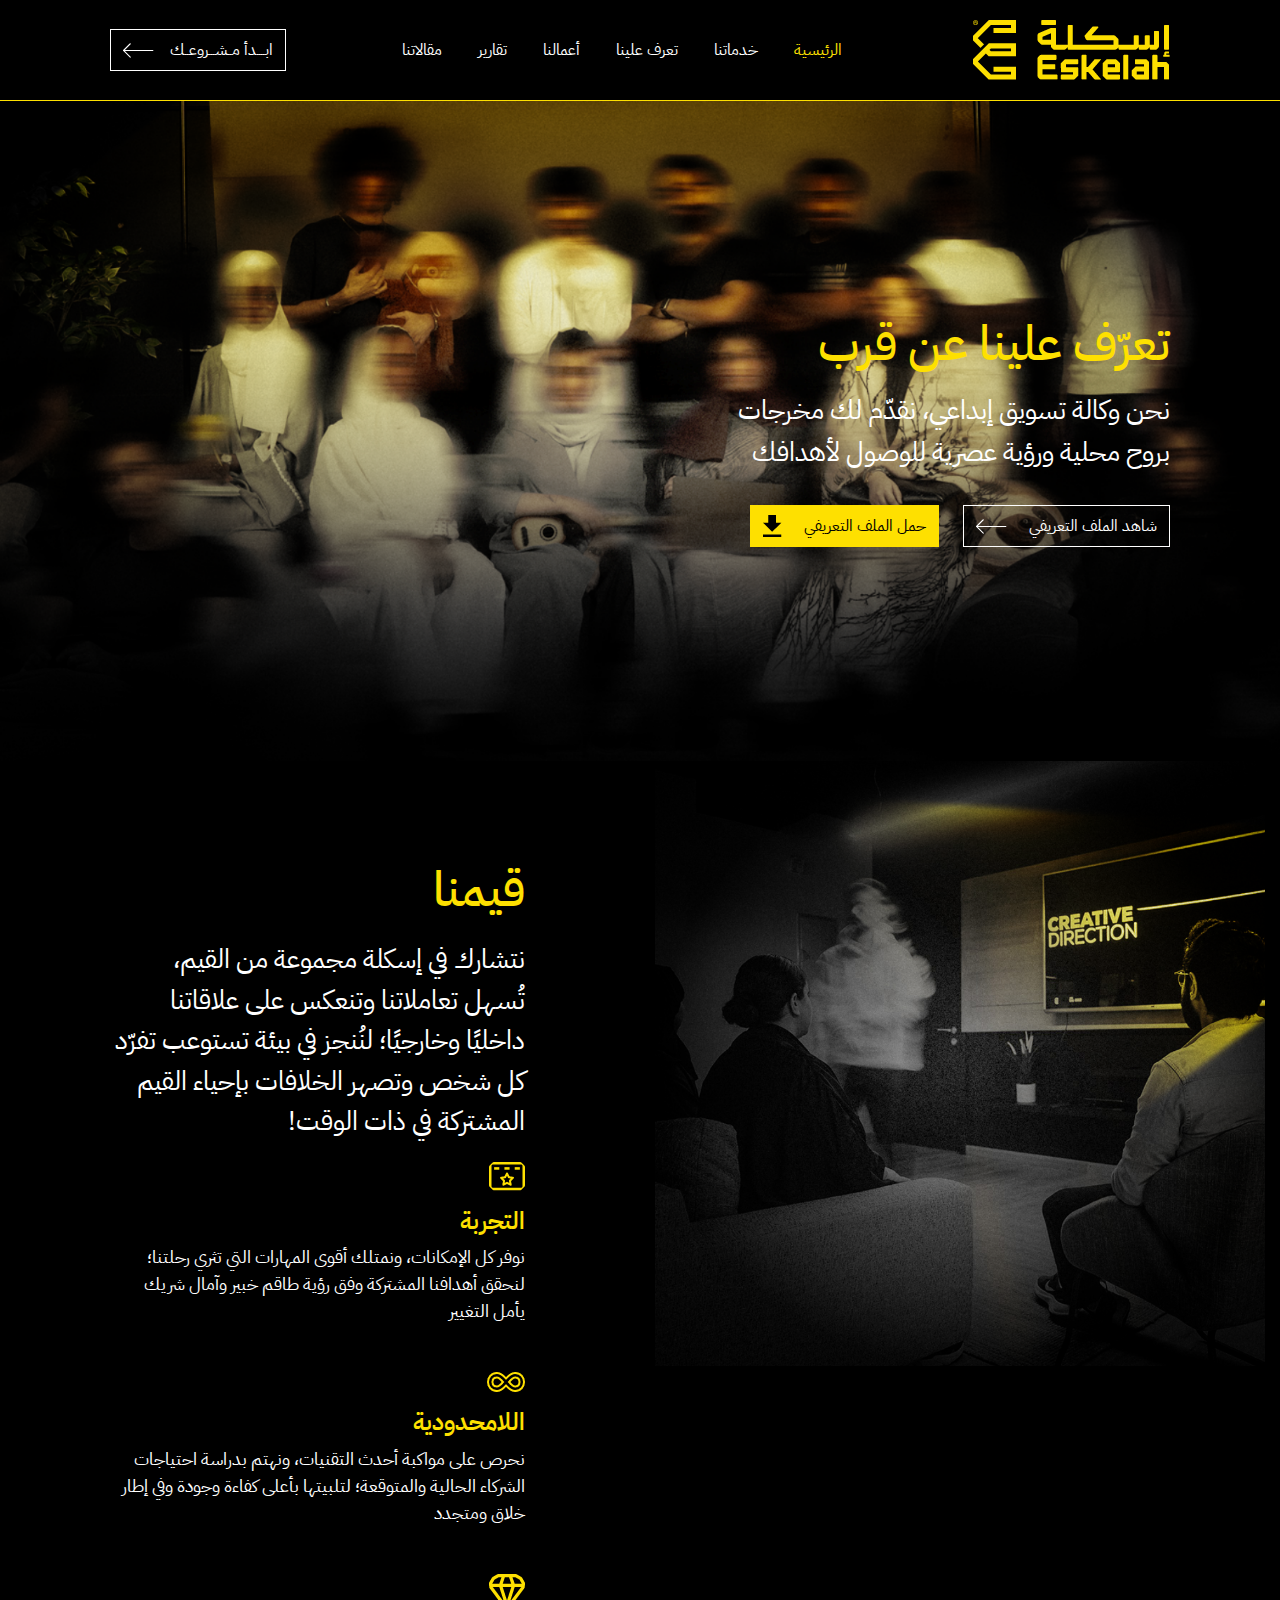
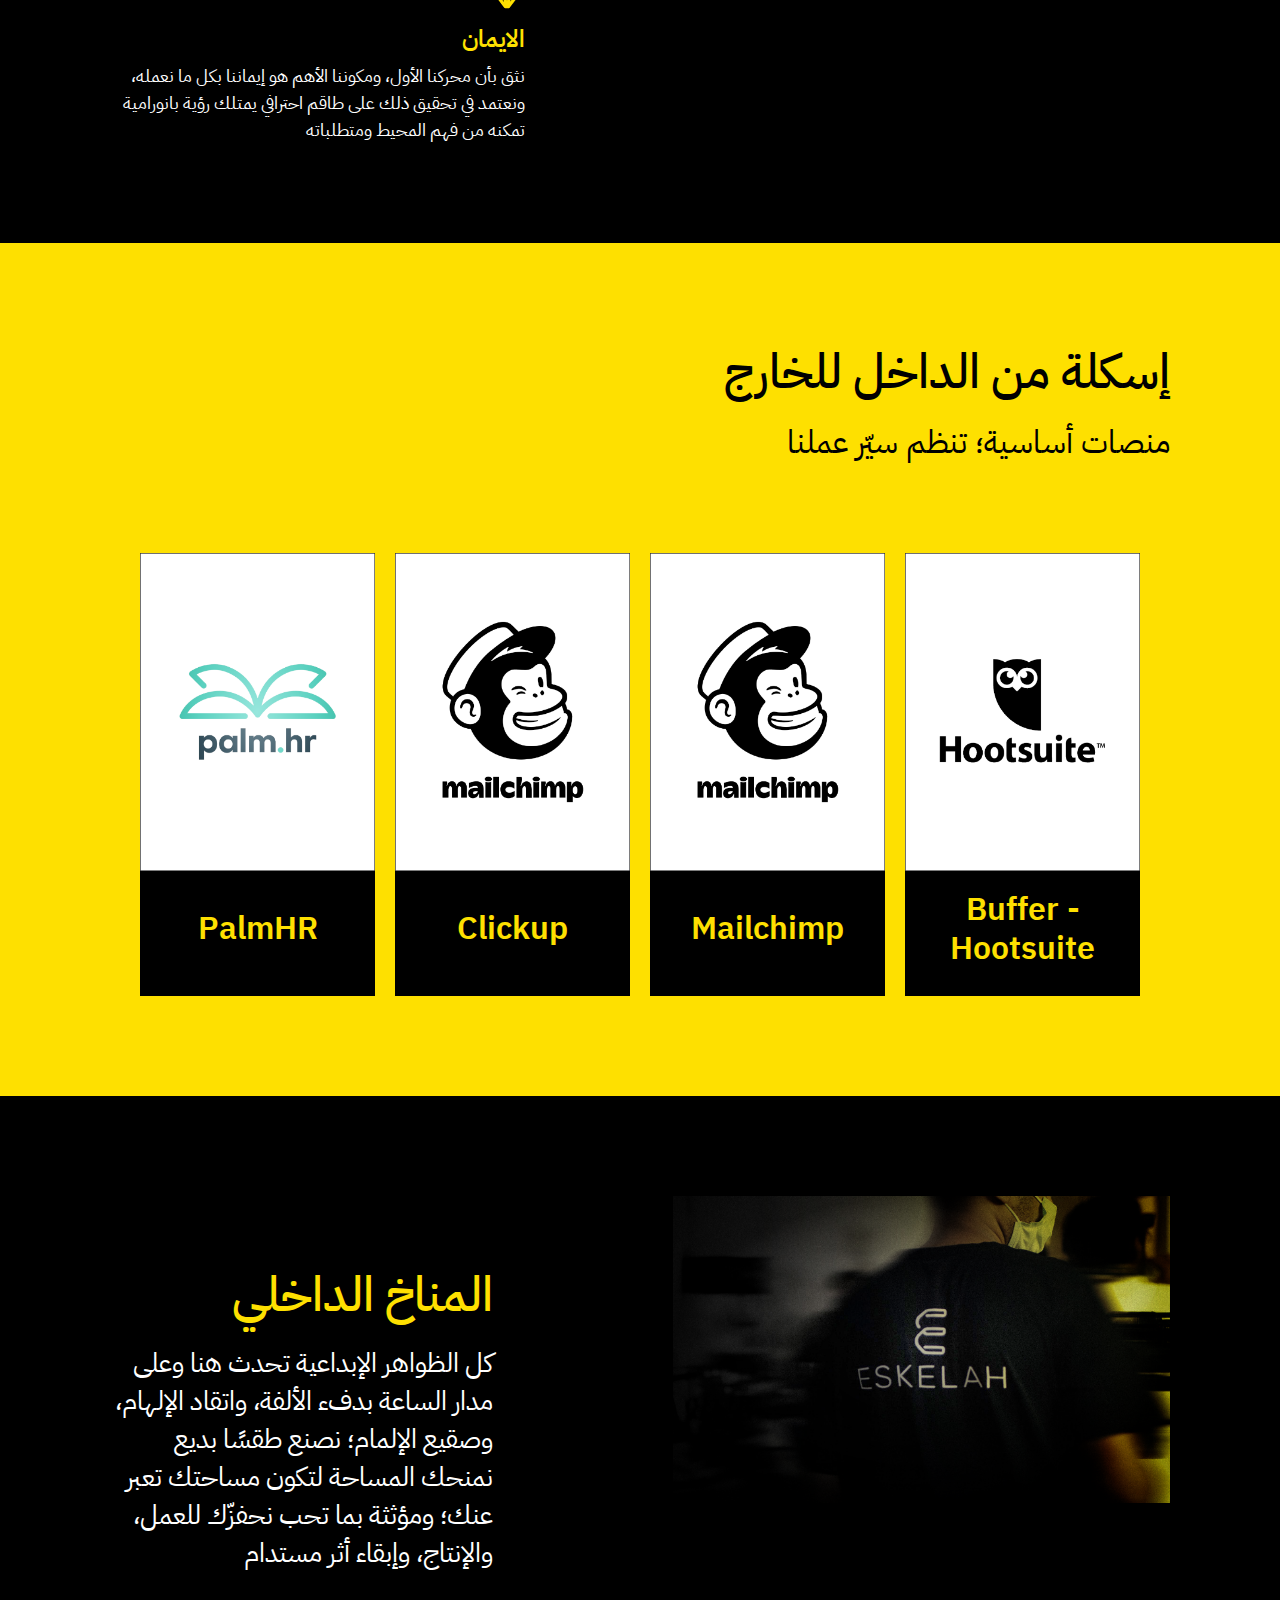
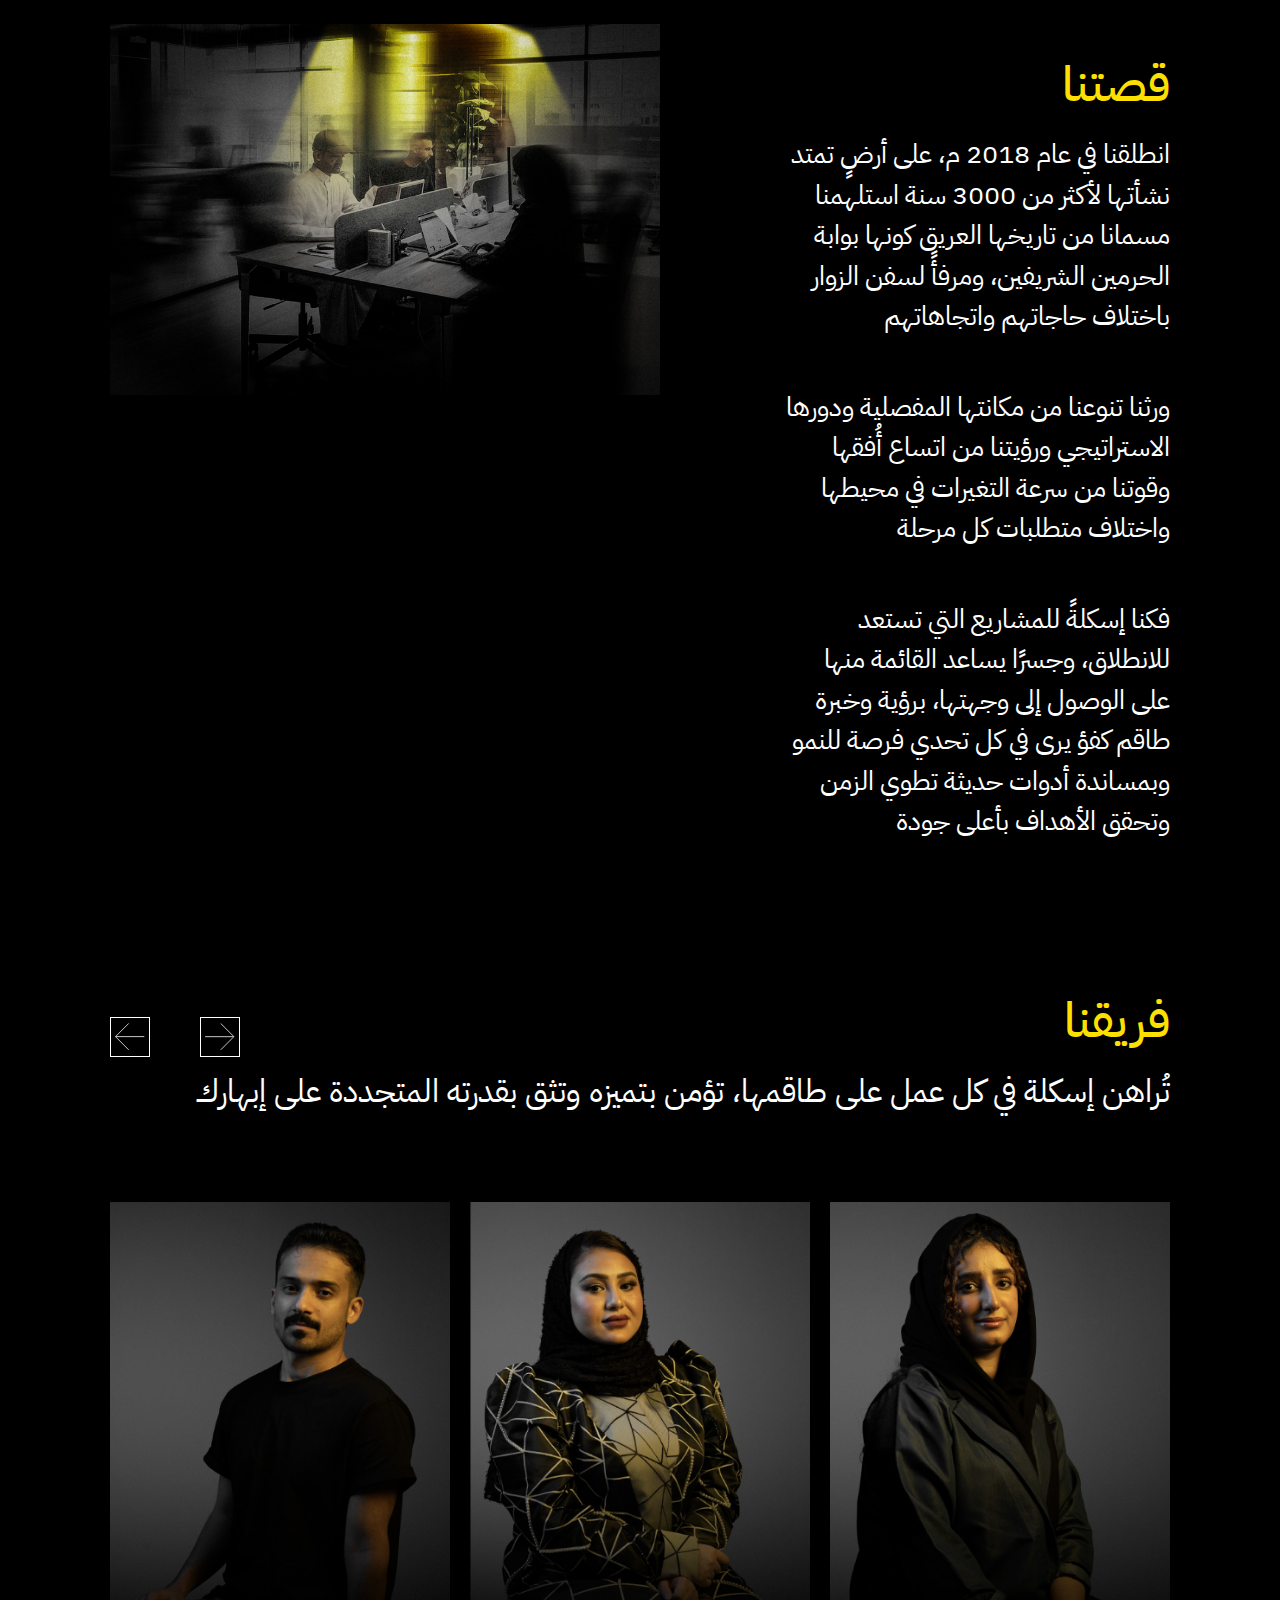
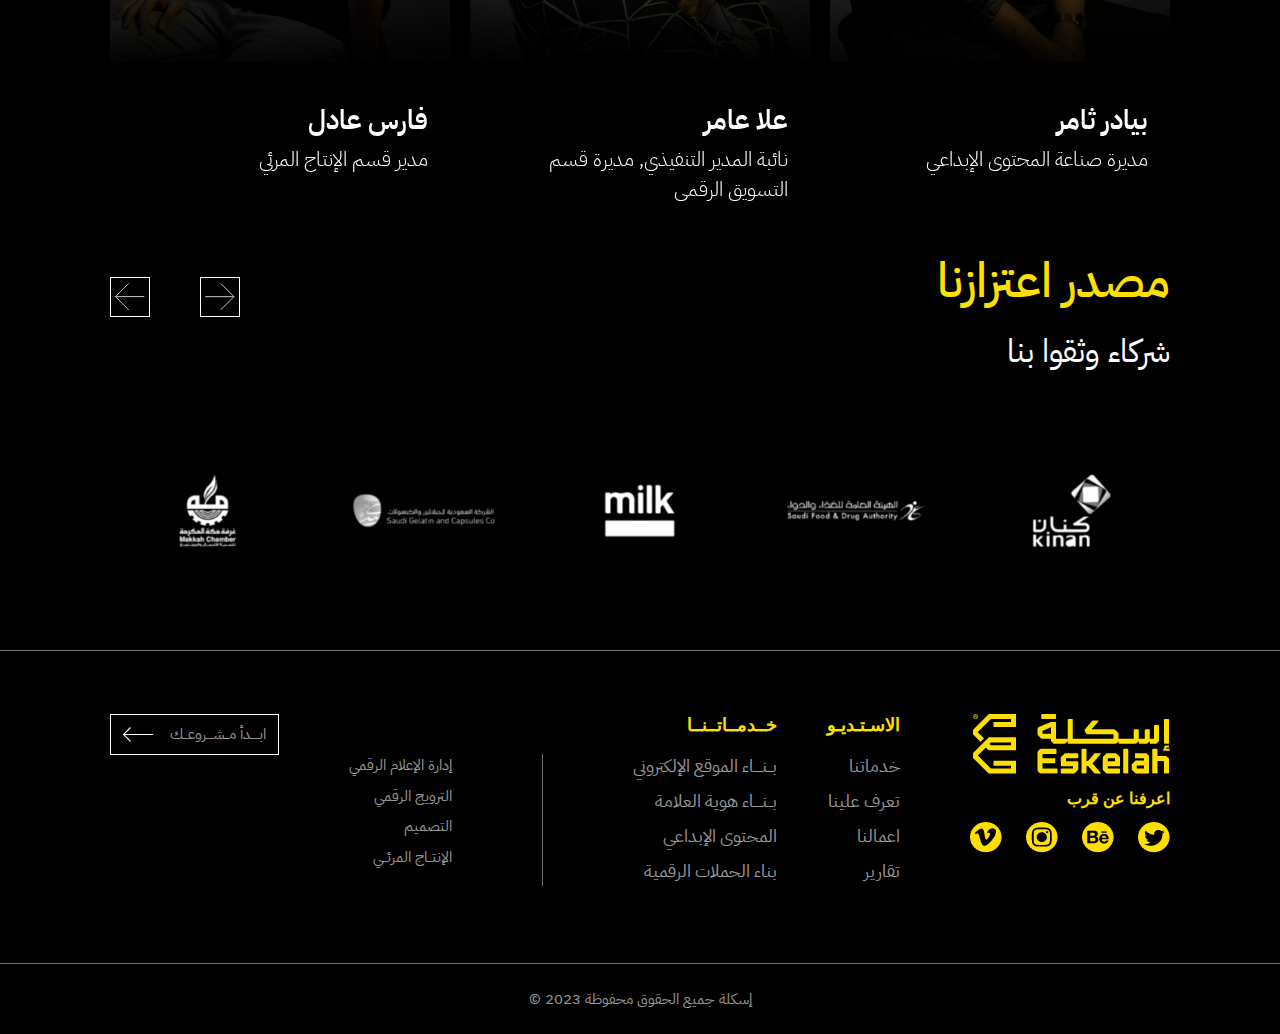
==== commit a83a7990: "finish notes" ====
--- a/about.html
+++ b/about.html
@@ -64,6 +64,18 @@
                             <img src="imgs/arrow.png" alt="arrow" />
                         </a>
                     </div>
+                    <div class="show_mobile">
+                        <span>اعرفنا عن قرب</span>
+                        <div class="social">
+                            <a href="#"><img src="imgs/twitter.png" alt="twitter" /></a>
+                            <a href="#"><img src="imgs/be.png" alt="BE" /></a>
+                            <a href="#"><img src="imgs/insta.png" alt="insta" /></a>
+                            <a href="#"><img src="imgs/vimeo.png" alt="vimeo" /></a>
+                        </div>
+                        <div class="copy">
+                            إسكلة جميع الحقوق محفوظة 2023 ©
+                        </div>
+                    </div>
                 </div>
             </nav>
         </div>
@@ -131,7 +143,7 @@
                         </p>
                     </div>
                     <div class="values_item">
-                        <img src="imgs/about/Group 1331.png" alt="">
+                        <img src="imgs/about/Group 257.png" alt="">
                         <h5> الايمان </h5>
                         <p>
                             نثق بأن محركنا الأول، ومكوننا الأهم هو إيماننا بكل ما نعمله، ونعتمد
@@ -152,9 +164,19 @@
             <div class="row">
                 <div class="col-lg-3 col-md-4 col-sm-6">
                     <div class="feat">
-                        <img src="imgs/about/feat 1.png" alt="featues" />
+                        <img src="imgs/about/feat 3.png" alt="featues" />
                         <div class="feat_caption">
-                            <h5> PalmHR </h5>
+                            <h5> Buffer - Hootsuite </h5>
+                            <p>حلقة وصل وثيقة لإدارة مهامنا، وتوفير المستندات والتذكيرات والأهداف نستعين ونعين بذاكرة
+                                كليك أب الفولاذية </p>
+                        </div>
+                    </div>
+                </div>
+                <div class="col-lg-3 col-md-4 col-sm-6">
+                    <div class="feat">
+                        <img src="imgs/about/feat2.png" alt="featues" />
+                        <div class="feat_caption">
+                            <h5> Mailchimp </h5>
                             <p>حلقة وصل وثيقة لإدارة مهامنا، وتوفير المستندات والتذكيرات والأهداف نستعين ونعين بذاكرة
                                 كليك أب الفولاذية </p>
                         </div>
@@ -172,24 +194,17 @@
                 </div>
                 <div class="col-lg-3 col-md-4 col-sm-6">
                     <div class="feat">
-                        <img src="imgs/about/feat2.png" alt="featues" />
+                        <img src="imgs/about/feat 1.png" alt="featues" />
                         <div class="feat_caption">
-                            <h5> Mailchimp </h5>
+                            <h5> PalmHR </h5>
                             <p>حلقة وصل وثيقة لإدارة مهامنا، وتوفير المستندات والتذكيرات والأهداف نستعين ونعين بذاكرة
                                 كليك أب الفولاذية </p>
                         </div>
                     </div>
                 </div>
-                <div class="col-lg-3 col-md-4 col-sm-6">
-                    <div class="feat">
-                        <img src="imgs/about/feat 3.png" alt="featues" />
-                        <div class="feat_caption">
-                            <h5> Buffer - Hootsuite </h5>
-                            <p>حلقة وصل وثيقة لإدارة مهامنا، وتوفير المستندات والتذكيرات والأهداف نستعين ونعين بذاكرة
-                                كليك أب الفولاذية </p>
-                        </div>
-                    </div>
-                </div>
+                
+                
+                
             </div>
         </div>
     </section>
@@ -198,37 +213,38 @@
 
     <section class="stories">
         <div class="custom_container">
-            <div class="row">
-                <div class="col-lg-6">
+            <div class="row stories_wrapper">
+                <div class="str_img">
                     <img class="sml_img" src="imgs/about/stor1.png" alt="" />
                 </div>
-                <div class="col-lg-6">
+                <div class="str_cnt">
                     <div class="content first_cnt">
-                        <h2 class="head"> المناخ الداخلي </h2>
-
+                        <h2 class="head "> المناخ الداخلي </h2>
                         <p>
                             كل الظواهر الإبداعية تحدث هنا وعلى مدار الساعة
+                            <br>
                             بدفء الألفة، واتقاد الإلهام، وصقيع الإلمام؛ نصنع طقسًا بديع
                             نمنحك المساحة لتكون مساحتك تعبر عنك؛ ومؤثثة بما تحب
                             نحفزّك للعمل، والإنتاج، وإبقاء أثر مستدام
                         </p>
                     </div>
                 </div>
-
-            </div>
-            <div class="row col_reverse">
-
-                <div class="col-lg-6">
+            </div>
+            <div class="row col_reverse stories_wrapper">
+
+                <div class="str_cnt">
                     <div class="content second_cnt">
-                        <h2 class="head"> قصتنا </h2>
+                        <h2 class="head margin_minus_lg"> قصتنا </h2>
 
                         <p>
                             انطلقنا في عام 2018 م، على أرضٍ تمتد نشأتها لأكثر من 3000 سنة استلهمنا مسمانا من تاريخها
                             العريق كونها بوابة الحرمين الشريفين، ومرفأً لسفن الزوار باختلاف حاجاتهم واتجاهاتهم
                         </p>
                         <p>
+                            
                             ورثنا تنوعنا من مكانتها المفصلية ودورها الاستراتيجي ورؤيتنا
-                            من اتساع أُفقها وقوتنا من سرعة التغيرات في محيطها واختلاف متطلبات كل مرحلة
+                            <br>
+                            من اتساع أُفقها وقوتنا من سرعة التغيرات في محيطها واختلاف متطلبات كل مرحلة                            
                         </p>
                         <p>
                             فكنا إسكلةً للمشاريع التي تستعد للانطلاق، وجسرًا يساعد القائمة منها على الوصول إلى وجهتها،
@@ -237,7 +253,7 @@
                         </p>
                     </div>
                 </div>
-                <div class="col-lg-6">
+                <div class="str_img">
                     <img src="imgs/about/stor2.png" alt="" />
                 </div>
             </div>
@@ -271,9 +287,9 @@
                         <div class="team_member">
                             <img src="imgs/team/2.png" alt="team" />
                             <div class="team_caption">
-                                <h4> بيادر ثامر</h4>
-                                <p>
-                                    مديرة صناعة المحتوى الإبداعي
+                                <h4> علا عامر  </h4>
+                                <p>
+                                    نائبة المدير التنفيذي, مديرة قسم التسويق الرقمي
                                 </p>
                                 <span>
                                     يُقدر قيمة الوقت كثيرًا، يعتبره من أغلى الموارد ويلتزم به في كل تعاملاته
@@ -285,9 +301,9 @@
                         <div class="team_member">
                             <img src="imgs/team/3.png" alt="team" />
                             <div class="team_caption">
-                                <h4> بيادر ثامر</h4>
-                                <p>
-                                    مديرة صناعة المحتوى الإبداعي
+                                <h4>  فارس عادل  </h4>
+                                <p>
+                                    مدير قسم الإنتاج المرئي
                                 </p>
                                 <span>
                                     يُقدر قيمة الوقت كثيرًا، يعتبره من أغلى الموارد ويلتزم به في كل تعاملاته
@@ -299,9 +315,9 @@
                         <div class="team_member">
                             <img src="imgs/team/4.png" alt="team" />
                             <div class="team_caption">
-                                <h4> بيادر ثامر</h4>
-                                <p>
-                                    مديرة صناعة المحتوى الإبداعي
+                                <h4>  عبد الله التركي </h4>
+                                <p>
+                                    المدير التنفيذي
                                 </p>
                                 <span>
                                     يُقدر قيمة الوقت كثيرًا، يعتبره من أغلى الموارد ويلتزم به في كل تعاملاته
@@ -313,9 +329,93 @@
                         <div class="team_member">
                             <img src="imgs/team/5.png" alt="team" />
                             <div class="team_caption">
-                                <h4> بيادر ثامر</h4>
-                                <p>
-                                    مديرة صناعة المحتوى الإبداعي
+                                <h4>  شذى الحجيلي  </h4>
+                                <p>
+                                    مديرة مشاريع
+                                </p>
+                                <span>
+                                    يُقدر قيمة الوقت كثيرًا، يعتبره من أغلى الموارد ويلتزم به في كل تعاملاته
+                                </span>
+                            </div>
+                        </div>
+                    </div>
+                    <div>
+                        <div class="team_member">
+                            <img src="imgs/team/6.png" alt="team" />
+                            <div class="team_caption">
+                                <h4> وفاء رواس  </h4>
+                                <p>
+                                    صانعة محتوى إبداعي
+                                </p>
+                                <span>
+                                    يُقدر قيمة الوقت كثيرًا، يعتبره من أغلى الموارد ويلتزم به في كل تعاملاته
+                                </span>
+                            </div>
+                        </div>
+                    </div>
+                    <div>
+                        <div class="team_member">
+                            <img src="imgs/team/7.png" alt="team" />
+                            <div class="team_caption">
+                                <h4> سعيد قايد  </h4>
+                                <p>
+                                    منتج 
+                                </p>
+                                <span>
+                                    يُقدر قيمة الوقت كثيرًا، يعتبره من أغلى الموارد ويلتزم به في كل تعاملاته
+                                </span>
+                            </div>
+                        </div>
+                    </div>
+                    <div>
+                        <div class="team_member">
+                            <img src="imgs/team/8.png" alt="team" />
+                            <div class="team_caption">
+                                <h4> ثريا السلطان  </h4>
+                                <p>
+                                    صانعة محتوى إبداعي
+                                </p>
+                                <span>
+                                    يُقدر قيمة الوقت كثيرًا، يعتبره من أغلى الموارد ويلتزم به في كل تعاملاته
+                                </span>
+                            </div>
+                        </div>
+                    </div>
+                    <div>
+                        <div class="team_member">
+                            <img src="imgs/team/9.png" alt="team" />
+                            <div class="team_caption">
+                                <h4> هارون زكريا </h4>
+                                <p>
+                                    محرر وصانع أفلام
+                                </p>
+                                <span>
+                                    يُقدر قيمة الوقت كثيرًا، يعتبره من أغلى الموارد ويلتزم به في كل تعاملاته
+                                </span>
+                            </div>
+                        </div>
+                    </div>
+                    <div>
+                        <div class="team_member">
+                            <img src="imgs/team/10.png" alt="team" />
+                            <div class="team_caption">
+                                <h4> وجدان عبد الله  </h4>
+                                <p>
+                                    مديرة تواصل
+                                </p>
+                                <span>
+                                    يُقدر قيمة الوقت كثيرًا، يعتبره من أغلى الموارد ويلتزم به في كل تعاملاته
+                                </span>
+                            </div>
+                        </div>
+                    </div>
+                    <div>
+                        <div class="team_member">
+                            <img src="imgs/team/11.png" alt="team" />
+                            <div class="team_caption">
+                                <h4> منى باجمل  </h4>
+                                <p>
+                                    مديرة تواصل
                                 </p>
                                 <span>
                                     يُقدر قيمة الوقت كثيرًا، يعتبره من أغلى الموارد ويلتزم به في كل تعاملاته
@@ -420,7 +520,7 @@
                         <img src="imgs/separator.png" alt="separator" />
                     </div>
                     <div class="more">
-                        <div>
+                        <div class="more_links">
                             <a href="#"> إدارة الإعلام الرقمي </a>
                             <a href="#"> الترويج الرقمي </a>
                             <a href="#"> التصميم </a>
@@ -431,6 +531,15 @@
                                 <span> ابــــدأ مــشـــروعــك </span>
                                 <img src="imgs/arrow.png" alt="arrow" />
                             </a>
+                        </div>
+                        <div class="show_mobile">
+                            <span>اعرفنا عن قرب</span>
+                            <div class="social">
+                                <a href="#"><img src="imgs/twitter.png" alt="twitter" /></a>
+                                <a href="#"><img src="imgs/be.png" alt="BE" /></a>
+                                <a href="#"><img src="imgs/insta.png" alt="insta" /></a>
+                                <a href="#"><img src="imgs/vimeo.png" alt="vimeo" /></a>
+                            </div>
                         </div>
                     </div>
 
--- a/css/style.css
+++ b/css/style.css
@@ -22,6 +22,17 @@
   }
 }
 
+.head.margin_minus_lg {
+  margin-top: -60px;
+  position: relative;
+  z-index: 10;
+}
+@media (max-width: 1400px) {
+  .head.margin_minus_lg {
+    margin-top: 0;
+  }
+}
+
 @media (max-width: 575px) {
   .head.margin_minus {
     margin-top: -90px;
@@ -260,6 +271,10 @@
     margin-bottom: 32px;
   }
 }
+.feat_desc p {
+  max-width: 383px;
+  width: 100%;
+}
 
 /*start navBar  */
 .nav {
@@ -295,6 +310,9 @@
   padding: 0;
   margin: 0;
   border: none;
+}
+.nav .navbar-toggler svg {
+  stroke: #FEE000;
 }
 @media (max-width: 767px) {
   .nav .navbar-toggler svg {
@@ -345,6 +363,11 @@
   background-size: cover;
   background-position: center;
   padding: 20px 0;
+}
+@media (max-width: 767px) {
+  .hero {
+    height: 855px;
+  }
 }
 .hero .content {
   min-height: 870px;
@@ -488,9 +511,9 @@
   background-color: #FEE000 !important;
   border: 1px solid #FEE000 !important;
 }
-.owl-prev:hover svg,
-.owl-next:hover svg {
-  stroke: #000000;
+.owl-prev:hover img,
+.owl-next:hover img {
+  filter: grayscale(100%) invert(100%);
 }
 
 .owl-prev {
@@ -565,6 +588,24 @@
   .products .wrapper .product {
     flex-basis: 100%;
   }
+  .products .wrapper .product:nth-child(1) {
+    order: 2;
+  }
+  .products .wrapper .product:nth-child(2) {
+    order: 1;
+  }
+  .products .wrapper .product:nth-child(3) {
+    order: 4;
+  }
+  .products .wrapper .product:nth-child(4) {
+    order: 3;
+  }
+  .products .wrapper .product:nth-child(5) {
+    order: 5;
+  }
+  .products .wrapper .product:nth-child(6) {
+    order: 6;
+  }
 }
 .products .wrapper .product img {
   width: 100%;
@@ -583,11 +624,21 @@
   }
 }
 .products .wrapper .product .product_desc p {
-  width: 465px;
-  max-width: 90%;
+  max-width: 475px;
+  width: 90%;
 }
 @media (max-width: 1400px) {
   .products .wrapper .product .product_desc p {
+    width: auto;
+    max-width: 100%;
+  }
+}
+.products .wrapper .product .product_desc .small_p {
+  max-width: 380px;
+  width: 90%;
+}
+@media (max-width: 1400px) {
+  .products .wrapper .product .product_desc .small_p {
     width: auto;
     max-width: 100%;
   }
@@ -696,6 +747,9 @@
 /*partners*/
 .partners {
   padding-bottom: 100px;
+}
+.partners .show_desktop {
+  display: none;
 }
 @media (max-width: 991px) {
   .partners .show_desktop {
@@ -937,21 +991,18 @@
 .articles .articles_data .article_content h4 {
   color: #fff;
   font-size: 2rem;
+  max-width: 430px;
+  width: 100%;
 }
 @media (max-width: 991px) {
   .articles .articles_data .article_content h4 {
     font-size: 18px;
   }
 }
-@media (max-width: 991px) {
-  .articles .articles_data .article_content h4 {
-    font-size: 15px;
-  }
-}
 
 /*footer */
 footer .footer_wrapper {
-  padding: 60px 0;
+  padding: 63px 0;
   border-top: 1px solid #707070;
   border-bottom: 1px solid #707070;
 }
@@ -978,6 +1029,26 @@
   display: flex;
   -moz-column-gap: 235px;
        column-gap: 235px;
+}
+footer .footer_content .footer_links .more_links {
+  display: none;
+}
+footer .footer_content .footer_links .more_links a {
+  color: rgba(255, 255, 255, 0.6);
+  text-decoration: none;
+  font-size: 18px;
+  margin-bottom: 8px;
+  display: block;
+}
+@media (max-width: 991px) {
+  footer .footer_content .footer_links .more_links a {
+    font-size: 16px;
+  }
+}
+@media (max-width: 991px) {
+  footer .footer_content .footer_links .more_links {
+    display: block;
+  }
 }
 @media (max-width: 1600px) {
   footer .footer_content .footer_links {
@@ -1017,6 +1088,7 @@
 footer .footer_content .footer_links .footer_logo .social a {
   text-decoration: none;
   margin-inline-end: 20px;
+  display: inline-flex;
 }
 @media (max-width: 991px) {
   footer .footer_content .footer_links .footer_logo .social,
@@ -1043,10 +1115,13 @@
   margin-bottom: 8px;
   display: block;
 }
-@media (max-width: 1400px) {
+@media (max-width: 991px) {
   footer .footer_content .footer_links ul a {
-    font-size: 15px;
-  }
+    font-size: 16px;
+  }
+}
+footer .footer_content .separator {
+  margin-top: 40px;
 }
 @media (max-width: 991px) {
   footer .footer_content .separator {
@@ -1076,6 +1151,21 @@
   }
   footer .footer_content .more .more_links {
     flex: 100%;
+    display: none;
+  }
+}
+footer .more_links {
+  padding-inline-start: 46px;
+  margin-top: 40px;
+}
+@media (max-width: 1400px) {
+  footer .more_links {
+    padding-inline-start: 0;
+  }
+}
+@media (max-width: 991px) {
+  footer .more_links {
+    margin-top: 0;
   }
 }
 footer .copyrights {
@@ -1094,6 +1184,14 @@
 .work_hero {
   background-image: url(../imgs/workbanner.png);
 }
+.work_hero .content {
+  padding-inline-start: 138px;
+}
+@media (max-width: 1400px) {
+  .work_hero .content {
+    padding-inline-start: 0;
+  }
+}
 .work_hero .action a {
   background-color: #FEE000;
   border-color: #FEE000;
@@ -1115,6 +1213,10 @@
   }
 }
 
+.rep_hero {
+  background-image: url(../imgs/rep_hero.png);
+}
+
 /*****************article_page*/
 .article_page {
   padding: 200px 0;
@@ -1140,22 +1242,71 @@
 }
 @media (max-width: 991px) {
   .blog_details {
-    padding: 50px 0;
-  }
-}
-.blog_details .head {
+    padding: 24px 0;
+  }
+}
+.blog_details .blog_head {
+  flex-wrap: wrap;
+}
+@media (max-width: 575px) {
+  .blog_details .blog_head {
+    display: none;
+  }
+  .blog_details .blog_head a {
+    display: none !important;
+  }
+}
+.blog_details .blog_head .head {
   margin-bottom: 100px;
-}
-@media (max-width: 991px) {
-  .blog_details .head {
-    margin-bottom: 36px;
+  margin-top: -65px;
+}
+@media (max-width: 991px) {
+  .blog_details .blog_head .head {
+    margin-bottom: 20px;
     display: none;
+    flex: 100%;
+  }
+}
+.blog_details .blog_head .cats {
+  max-width: 450px;
+  width: 100%;
+  flex-wrap: wrap;
+}
+@media (max-width: 575px) {
+  .blog_details .blog_head .cats {
+    margin-bottom: 6px;
+  }
+}
+.blog_details .blog_head .cats a {
+  display: block;
+  text-decoration: none;
+  color: #fff;
+  flex-basis: 50%;
+  margin-bottom: 21px;
+  font-size: 18px;
+}
+@media (max-width: 575px) {
+  .blog_details .blog_head .cats a {
+    font-size: 16px;
+    margin-bottom: 8px;
+  }
+}
+.blog_details .articles_data .blog_head {
+  display: none;
+}
+@media (max-width: 575px) {
+  .blog_details .articles_data .blog_head {
+    display: block;
+  }
+  .blog_details .articles_data .blog_head a {
+    display: flex !important;
   }
 }
 .blog_details p {
   color: #fff;
   font-size: 18px;
   line-height: 42px;
+  margin: 0;
 }
 @media (max-width: 991px) {
   .blog_details p {
@@ -1179,6 +1330,18 @@
 /****************contact_hero*/
 .contact_hero {
   background-image: url(../imgs/contact.png);
+}
+.contact_hero .content {
+  padding-inline-start: 138px;
+}
+.contact_hero .content h1 {
+  font-size: 48px;
+  line-height: 58px;
+}
+@media (max-width: 1400px) {
+  .contact_hero .content {
+    padding-inline-start: 0;
+  }
 }
 
 .contact {
@@ -1211,6 +1374,28 @@
   .contact .contact_form {
     flex-basis: 100%;
   }
+}
+.contact .offices {
+  margin-top: 44px;
+}
+@media (max-width: 1400px) {
+  .contact .offices {
+    margin-top: 0;
+  }
+}
+.contact .offices .info h5 {
+  color: #fff !important;
+}
+.contact .offices .info .action a {
+  transition: 0.3s all ease-in-out;
+}
+.contact .offices .info .action a:hover {
+  background-color: #FEE000;
+  color: #000;
+  border-color: #FEE000;
+}
+.contact .offices .info .action a:hover img {
+  filter: grayscale(100%) invert(100%);
 }
 .contact form .input {
   margin-bottom: 32px;
@@ -1361,6 +1546,12 @@
 .our_ser .img_wrapper {
   text-align: start;
 }
+.our_ser .feat_head {
+  gap: 28px !important;
+}
+.our_ser .head {
+  margin-bottom: 12px;
+}
 
 /*prod_page*/
 .prod_page {
@@ -1372,6 +1563,12 @@
   }
 }
 
+.inner_work .icons {
+  display: flex;
+  gap: 16px;
+  align-items: center;
+  margin-bottom: 32px;
+}
 .inner_work .inner_work_wrapper {
   gap: 36px;
 }
@@ -1474,12 +1671,53 @@
   gap: 20px;
 }
 
+.services_hero {
+  background-image: url(../imgs/services.png);
+}
+.services_hero .content {
+  padding-inline-start: 138px;
+}
+@media (max-width: 1400px) {
+  .services_hero .content {
+    padding-inline-start: 0;
+  }
+}
+
 .services_page {
-  padding: 64px 0;
+  padding: 64px 0 0;
+}
+.services_page .small_p {
+  max-width: 300px;
+  width: 100%;
 }
 @media (max-width: 991px) {
   .services_page {
     padding: 0 0 50px 0;
+  }
+}
+@media (max-width: 1400px) {
+  .services_page br {
+    display: none;
+  }
+}
+.services_page .service {
+  padding-inline-start: 40px;
+}
+@media (max-width: 1400px) {
+  .services_page .service {
+    padding-inline-start: 0;
+  }
+}
+.services_page .service .head p {
+  margin-bottom: 64px;
+}
+.services_page .service.padding_reverse {
+  padding-inline-start: 0;
+}
+@media (max-width: 1400px) {
+  .services_page .service.padding_reverse {
+    padding-inline-start: 0;
+    padding-inline-end: 0;
   }
 }
 .services_page .head p {
@@ -1506,6 +1744,7 @@
   font-size: 18px;
   color: #fff;
   margin-bottom: 50px;
+  font-weight: 500;
 }
 @media (max-width: 575px) {
   .services_page .service_data_row h5 {
@@ -1516,17 +1755,91 @@
     margin-bottom: 24px;
   }
 }
+.services_page .service_data_row.design_row p {
+  margin-bottom: 29px;
+}
+@media (max-width: 575px) {
+  .services_page .service_data_row.design_row p {
+    margin-bottom: 24px;
+  }
+}
 
 .ideal .ideal_img {
   max-width: 100%;
+}
+
+.custom_services .service {
+  margin-inline-start: 140px;
+  max-width: 400px;
+  width: 100%;
+}
+@media (max-width: 1400px) {
+  .custom_services .service {
+    margin: 0;
+    padding: 0 15px;
+  }
+}
+
+.custom_service_two .service {
+  padding-inline-start: 60px;
+}
+@media (max-width: 1400px) {
+  .custom_service_two .service {
+    padding: 100px;
+  }
 }
 
 /*about_hero*/
 .about_hero {
   background-image: url(../imgs/about/hero.png);
 }
+@media (max-width: 767px) {
+  .about_hero {
+    padding-bottom: 26px;
+  }
+}
+.about_hero .custom_container {
+  height: 100%;
+}
+.about_hero .content {
+  padding-inline-start: 138px;
+  height: 100%;
+}
+.about_hero .content h1 {
+  font-size: 48px;
+  line-height: 58px;
+}
+@media (max-width: 991px) {
+  .about_hero .content h1 {
+    font-size: 28px;
+    line-height: 38px;
+  }
+}
+.about_hero .content p {
+  font-size: 27px;
+  max-width: 472px;
+  width: 100%;
+}
+@media (max-width: 991px) {
+  .about_hero .content p {
+    font-size: 16px;
+    line-height: 26px;
+  }
+}
+@media (max-width: 1400px) {
+  .about_hero .content {
+    padding-inline-start: 0;
+  }
+}
 .about_hero .action_wrapper {
   gap: 24px;
+}
+@media (max-width: 767px) {
+  .about_hero .action_wrapper {
+    flex-direction: row-reverse;
+    justify-content: flex-end;
+    gap: 8px;
+  }
 }
 .about_hero .action_wrapper .action a {
   width: -moz-fit-content;
@@ -1539,8 +1852,13 @@
   border-color: #FEE000;
 }
 
+@media (max-width: 991px) {
+  .values {
+    padding: 30px 0 50px;
+  }
+}
 .values .values_content {
-  padding: 100px 100px 0;
+  padding: 100px 100px;
   color: #fff;
 }
 @media (max-width: 991px) {
@@ -1572,11 +1890,16 @@
 }
 .values .values_item p {
   font-size: 18px;
-  max-width: 420px;
+  max-width: 438px;
   width: 100%;
 }
 .values .values_item:last-child {
   margin-bottom: 0;
+}
+.values .values_item:last-child p {
+  max-width: 465px;
+  width: 100%;
+  margin: 0;
 }
 
 .feats {
@@ -1590,9 +1913,18 @@
 }
 .feats .row {
   padding: 0 35px;
-  row-gap: 10px;
-  -moz-column-gap: 2%;
-       column-gap: 2%;
+  row-gap: 15px;
+}
+@media (max-width: 425px) {
+  .feats .row {
+    row-gap: 10px;
+    -moz-column-gap: 2%;
+         column-gap: 2%;
+    padding: 0 15px;
+  }
+}
+.feats .col-lg-3 {
+  padding: 0 10px;
 }
 @media (max-width: 425px) {
   .feats .col-lg-3 {
@@ -1634,11 +1966,18 @@
   background-color: #000;
   color: #FEE000;
   transition: 0.4s all ease-in-out;
+  padding: 8px 12px;
 }
 .feats .feat .feat_caption h5 {
   font-size: 32px;
   font-weight: 600;
   margin-bottom: 10px;
+  text-align: center;
+}
+@media (max-width: 575px) {
+  .feats .feat .feat_caption h5 {
+    font-size: 24px;
+  }
 }
 .feats .feat .feat_caption p {
   transition: 0.3s all ease-in-out;
@@ -1674,10 +2013,56 @@
 .stories {
   padding: 100px 0;
 }
+@media (max-width: 767px) {
+  .stories {
+    padding-right: 32px;
+    padding-left: 32px;
+  }
+}
 @media (max-width: 991px) {
   .stories {
     padding: 50px 0;
   }
+}
+@media (max-width: 1600px) {
+  .stories br {
+    display: none;
+  }
+}
+@media (max-width: 767px) {
+  .stories .str_cnt .head {
+    margin-top: -15px;
+  }
+}
+.stories .stories_wrapper {
+  -moz-column-gap: 180px;
+       column-gap: 180px;
+  flex-wrap: nowrap;
+  margin-right: 0;
+  margin-left: 0;
+}
+@media (max-width: 1400px) {
+  .stories .stories_wrapper {
+    margin-bottom: 36px;
+  }
+  .stories .stories_wrapper:last-of-type {
+    margin-bottom: 0;
+  }
+}
+@media (max-width: 991px) {
+  .stories .stories_wrapper {
+    gap: 0;
+    flex-wrap: wrap;
+  }
+}
+@media (max-width: 991px) {
+  .stories .col_reverse {
+    flex-direction: column-reverse;
+  }
+}
+.stories .stories_wrapper:last-child {
+  -moz-column-gap: 122px;
+       column-gap: 122px;
 }
 .stories img {
   width: 100%;
@@ -1736,12 +2121,30 @@
   .team {
     padding-bottom: 32px;
   }
+}
+.team .desc {
+  margin-bottom: 70px;
 }
 .team .owl-prev {
   top: -165px;
   left: 0;
   transform: unset;
   z-index: 888;
+}
+.team .owl-carousel .owl-nav button.owl-next,
+.team .owl-carousel .owl-nav button.owl-prev,
+.team .owl-carousel button.owl-dot {
+  border-color: #fff;
+}
+.team .owl-carousel .owl-nav button.owl-next img,
+.team .owl-carousel .owl-nav button.owl-prev img,
+.team .owl-carousel button.owl-dot img {
+  filter: hue-rotate(60deg) saturate(0);
+}
+.team .owl-carousel .owl-nav button.owl-next:hover img,
+.team .owl-carousel .owl-nav button.owl-prev:hover img,
+.team .owl-carousel button.owl-dot:hover img {
+  filter: grayscale(100%) invert(100%);
 }
 .team .owl-next {
   top: -165px;
